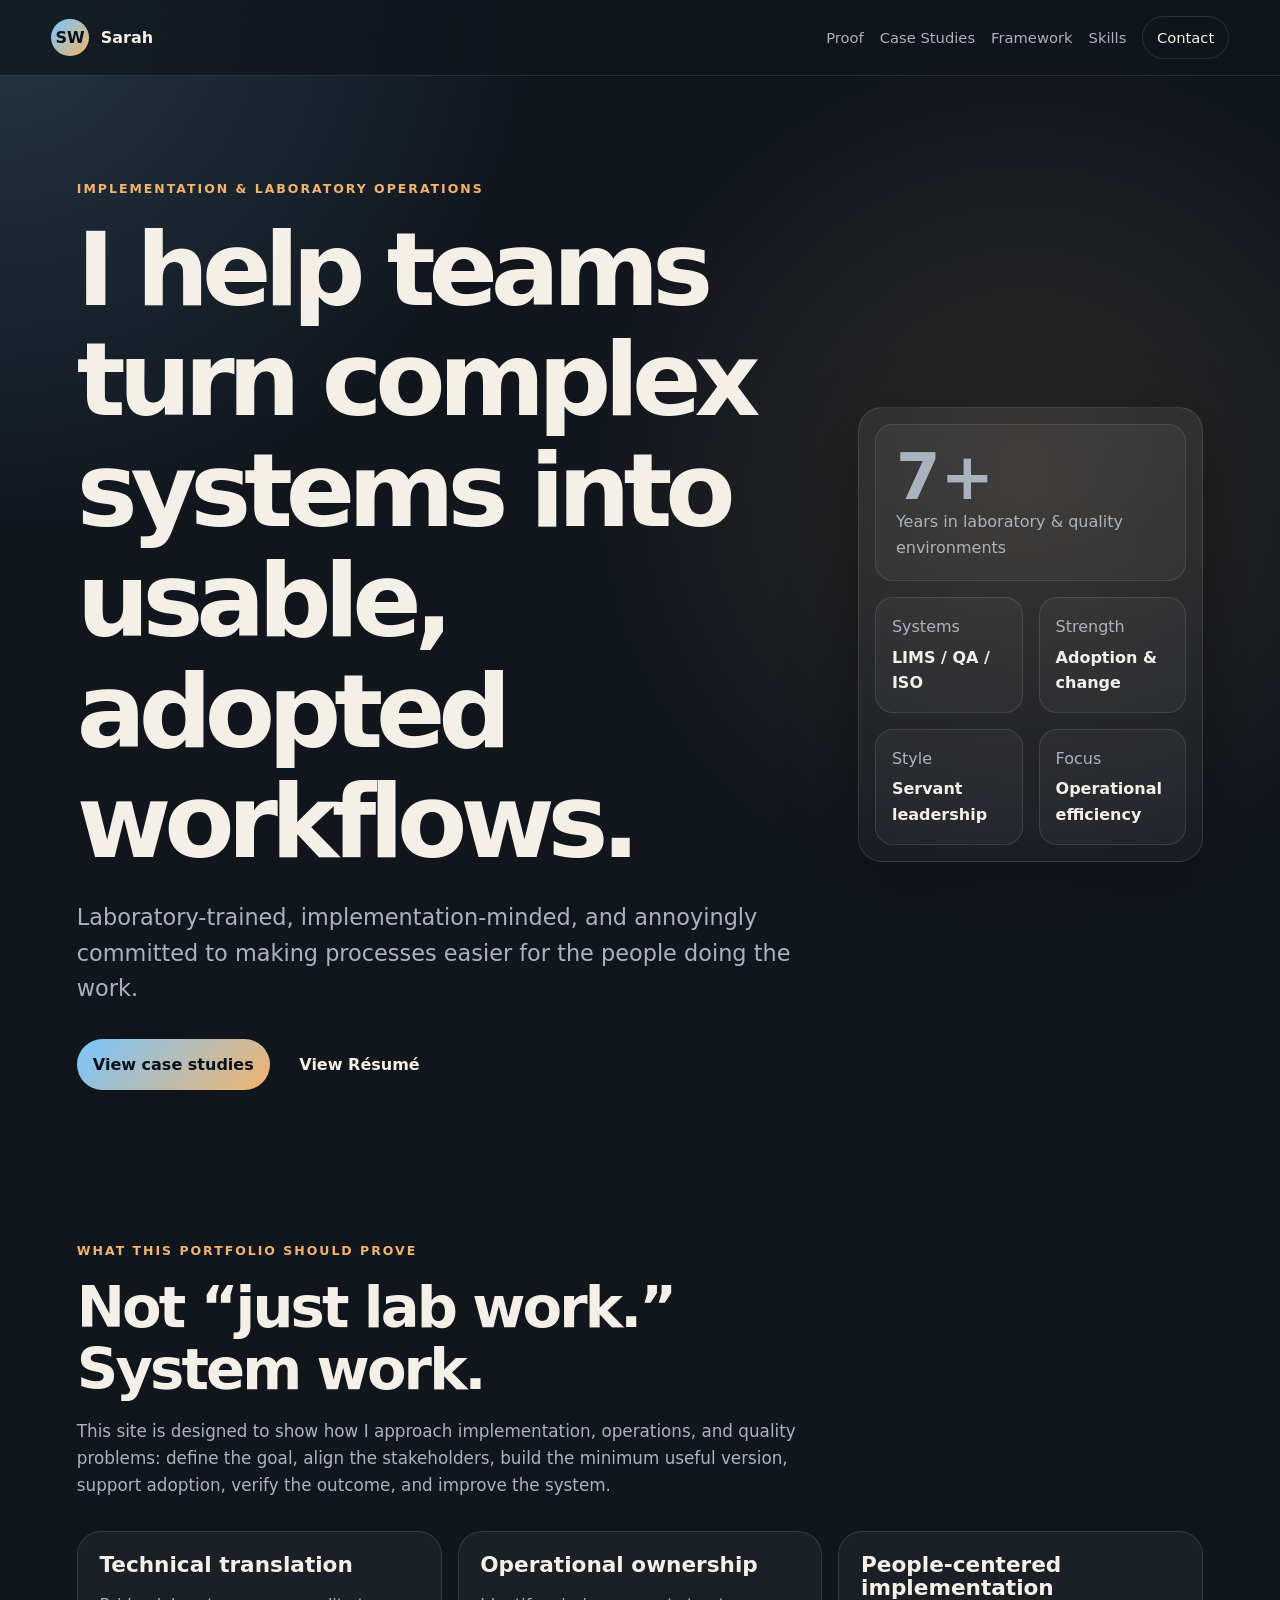
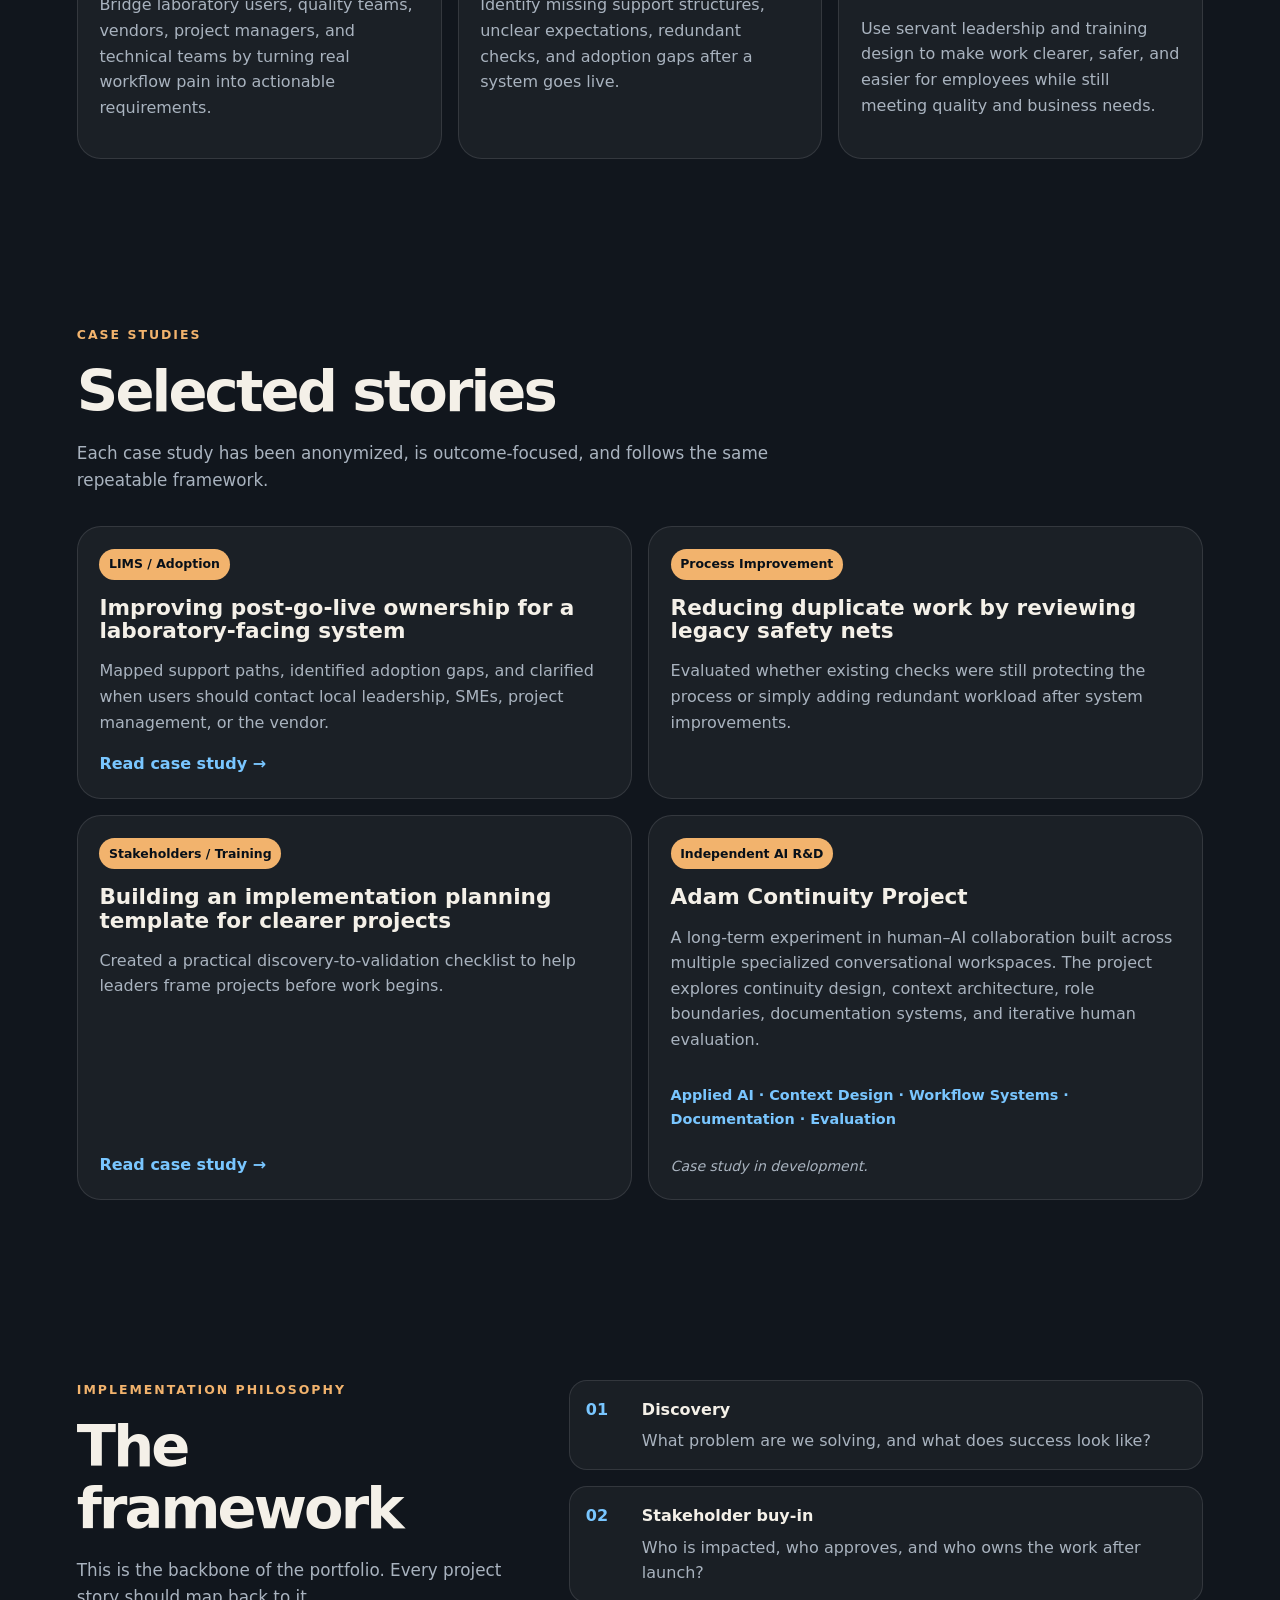
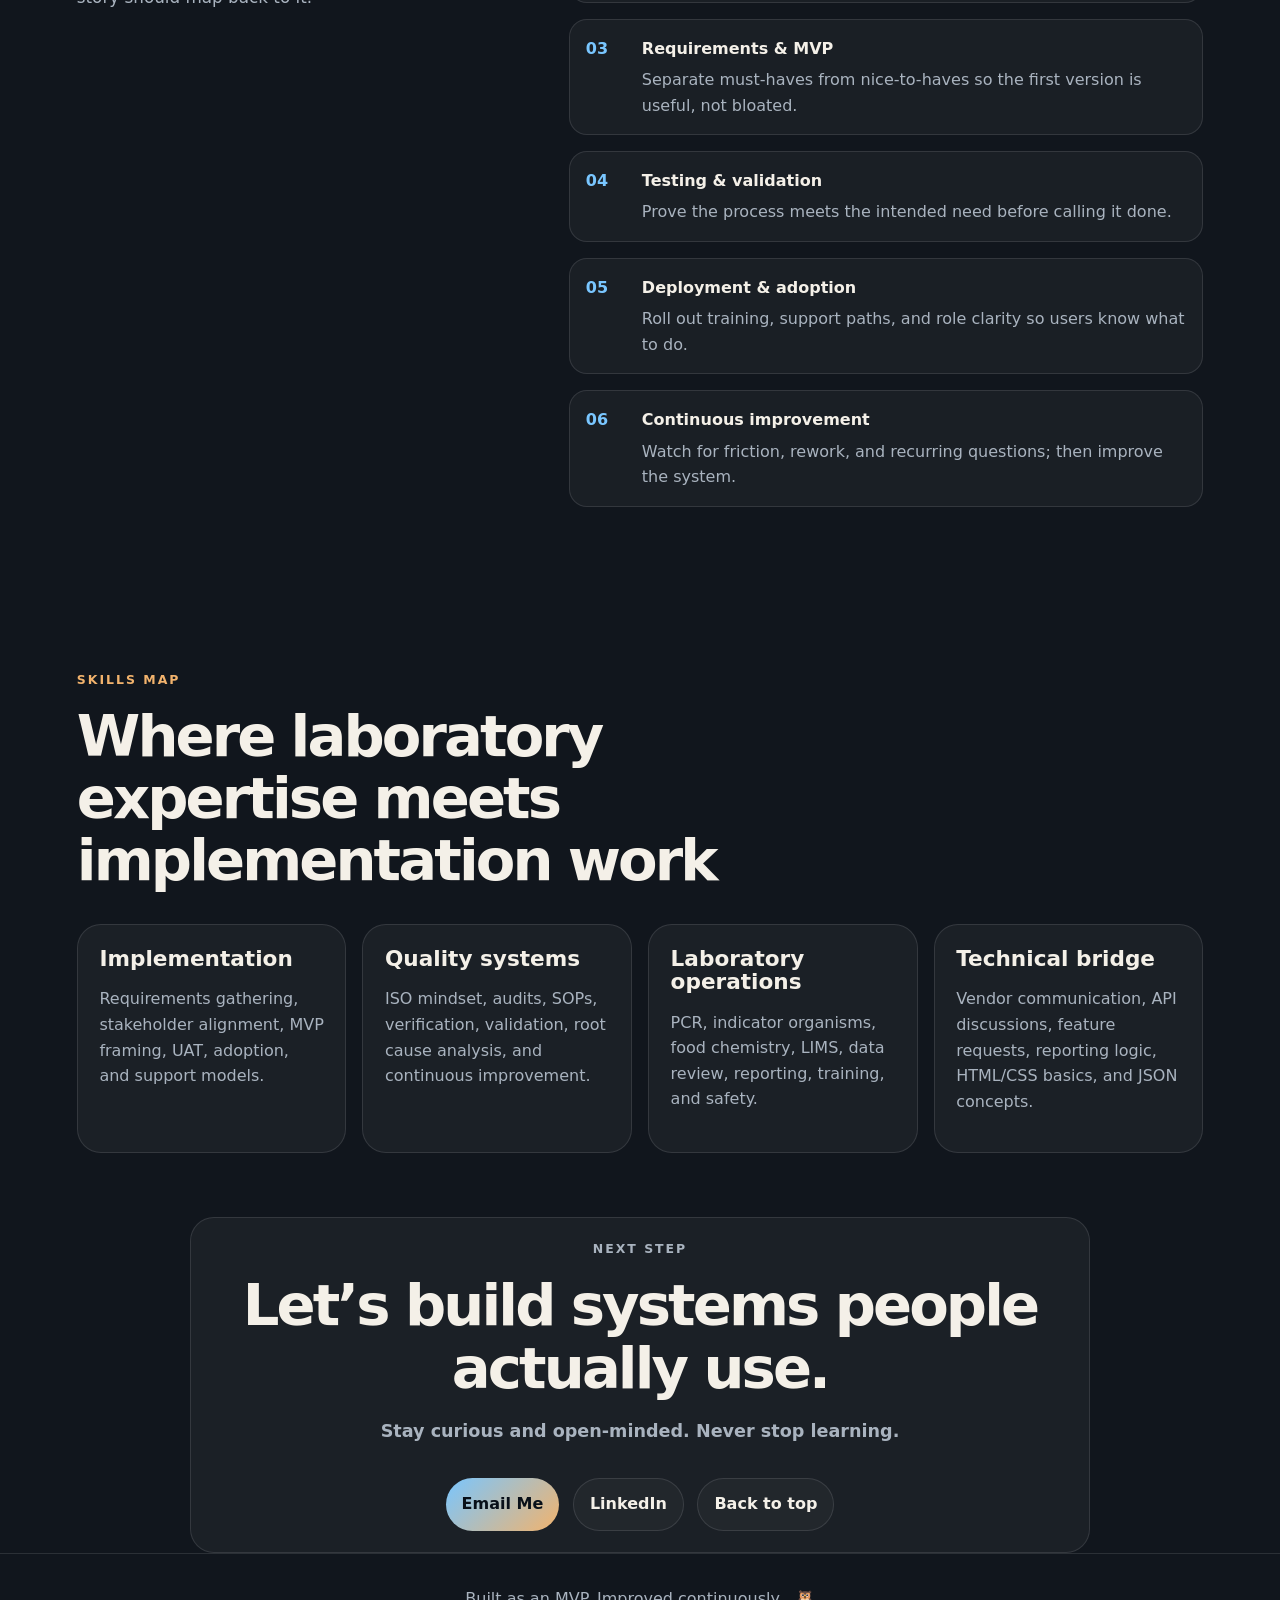
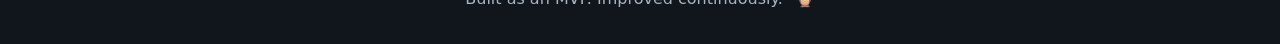
==== index.html @ b9e8b1fa "Update index.html added case study- post go live support link" ====
<!DOCTYPE html>
<html lang="en">
<head>
  <meta charset="UTF-8" />
  <meta name="viewport" content="width=device-width, initial-scale=1.0" />
  <title>Sarah | Implementation & Laboratory Operations</title>
  <meta name="description" content="Portfolio for implementation, laboratory operations, quality systems, process improvement, and stakeholder adoption work." />
  <link rel="stylesheet" href="style.css" />
</head>
<body>
  <header class="site-header">
    <a class="brand" href="#top" aria-label="Home">
      <span class="brand-mark">SW</span>
      <span>Sarah</span>
    </a>
    <nav aria-label="Main navigation">
      <a href="#proof">Proof</a>
      <a href="#case-studies">Case Studies</a>
      <a href="#framework">Framework</a>
      <a href="#skills">Skills</a>
      <a class="nav-cta" href="#contact">Contact</a>
    </nav>
  </header>

  <main id="top">
    <section class="hero section">
      <div class="hero-copy reveal">
        <p class="eyebrow">Implementation & Laboratory Operations</p>
        <h1>I help teams turn complex systems into usable, adopted workflows.</h1>
        <p class="lede">Laboratory-trained, implementation-minded, and annoyingly committed to making processes easier for the people doing the work.</p>
        <div class="hero-actions">
          <a class="button primary" href="#case-studies">View case studies</a>
       <a class="button" href="Sarah_W_Resume.pdf.pdf "target="_blank" rel="noopener noreferrer">View Résumé</a>
        </div>
      </div>
      <aside class="hero-panel reveal" aria-label="Career snapshot">
        <div class="stat-card big">
          <span class="stat-number">7+</span>
          <span class="stat-label">Years in laboratory & quality environments</span>
        </div>
        <div class="mini-grid">
          <div class="stat-card"><span>Systems</span><strong>LIMS / QA / ISO</strong></div>
          <div class="stat-card"><span>Strength</span><strong>Adoption & change</strong></div>
          <div class="stat-card"><span>Style</span><strong>Servant leadership</strong></div>
          <div class="stat-card"><span>Focus</span><strong>Operational efficiency</strong></div>
        </div>
      </aside>
    </section>

   <section id="proof" class="section compact">
  <div class="section-heading reveal">
    <p class="eyebrow">What this portfolio should prove</p>
    <h2>Not “just lab work.” System work.</h2>
    <p>
      This site is designed to show how I approach implementation, operations,
      and quality problems: define the goal, align the stakeholders, build the
      minimum useful version, support adoption, verify the outcome, and improve
      the system.
    </p>
  </div>

  <div class="proof-grid">
    <article class="proof-card reveal">
      <h3>Technical translation</h3>
      <p>
        Bridge laboratory users, quality teams, vendors, project managers, and
        technical teams by turning real workflow pain into actionable requirements.
      </p>
    </article>

    <article class="proof-card reveal">
      <h3>Operational ownership</h3>
      <p>
        Identify missing support structures, unclear expectations, redundant
        checks, and adoption gaps after a system goes live.
      </p>
    </article>

    <article class="proof-card reveal">
      <h3>People-centered implementation</h3>
      <p>
        Use servant leadership and training design to make work clearer, safer,
        and easier for employees while still meeting quality and business needs.
      </p>
    </article>
  </div>
</section>

<section id="case-studies" class="section">
  <div class="section-heading reveal">
    <p class="eyebrow">Case studies</p>
    <h2>Selected stories</h2>
    <p>
      Each case study has been anonymized, is outcome-focused, and follows the
      same repeatable framework.
    </p>
  </div>

  <div class="case-grid">
    <article class="case-card reveal">
      <div class="case-tag">LIMS / Adoption</div>
      <h3>Improving post-go-live ownership for a laboratory-facing system</h3>
      <p>
        Mapped support paths, identified adoption gaps, and clarified when users
        should contact local leadership, SMEs, project management, or the vendor.
      </p>
     <a href="case-studies-post-go-live-support-model.html">
        Read case study →
      </a>
    </article>

    <article class="case-card reveal">
      <div class="case-tag">Process Improvement</div>
      <h3>Reducing duplicate work by reviewing legacy safety nets</h3>
      <p>
        Evaluated whether existing checks were still protecting the process or
        simply adding redundant workload after system improvements.
      </p>
  <!--    <a href="case-studies/redundant-safety-nets.md">
        Read draft case study →
      </a> -->
    </article>

    <article class="case-card reveal">
      <div class="case-tag">Stakeholders / Training</div>
      <h3>Building an implementation planning template for clearer projects</h3>
      <p>
        Created a practical discovery-to-validation checklist to help leaders
        frame projects before work begins.
      </p>
      <a href="case-studies-implementation-planning-framework.html">
        Read case study →
      </a>
    </article>

    <article class="case-card reveal">
      <div class="case-tag">Independent AI R&amp;D</div>
      <h3>Adam Continuity Project</h3>
      <p>
        A long-term experiment in human–AI collaboration built across multiple
        specialized conversational workspaces. The project explores continuity
        design, context architecture, role boundaries, documentation systems,
        and iterative human evaluation.
      </p>

      <p class="case-skills">
        Applied AI · Context Design · Workflow Systems · Documentation · Evaluation
      </p>

      <p class="case-status">Case study in development.</p>
    </article>
  </div>
</section>

<section id="framework" class="section split framework-section">
  <div class="section-heading reveal">
    <p class="eyebrow">Implementation philosophy</p>
    <h2>The framework</h2>
    <p>
      This is the backbone of the portfolio. Every project story should map
      back to it.
    </p>
  </div>

  <ol class="timeline reveal">
    <li>
      <span>01</span>
      <strong>Discovery</strong>
      <p>What problem are we solving, and what does success look like?</p>
    </li>

    <li>
      <span>02</span>
      <strong>Stakeholder buy-in</strong>
      <p>
        Who is impacted, who approves, and who owns the work after launch?
      </p>
    </li>

    <li>
      <span>03</span>
      <strong>Requirements &amp; MVP</strong>
      <p>
        Separate must-haves from nice-to-haves so the first version is useful,
        not bloated.
      </p>
    </li>

    <li>
      <span>04</span>
      <strong>Testing &amp; validation</strong>
      <p>
        Prove the process meets the intended need before calling it done.
      </p>
    </li>

    <li>
      <span>05</span>
      <strong>Deployment &amp; adoption</strong>
      <p>
        Roll out training, support paths, and role clarity so users know what
        to do.
      </p>
    </li>

    <li>
      <span>06</span>
      <strong>Continuous improvement</strong>
      <p>
        Watch for friction, rework, and recurring questions; then improve
        the system.
      </p>
    </li>
  </ol>
</section>

<section id="skills" class="section compact">
  <div class="section-heading reveal">
    <p class="eyebrow">Skills map</p>
    <h2>Where laboratory expertise meets implementation work</h2>
  </div>

  <div class="skills-grid reveal">
    <div>
      <h3>Implementation</h3>
      <p>
        Requirements gathering, stakeholder alignment, MVP framing, UAT,
        adoption, and support models.
      </p>
    </div>

    <div>
      <h3>Quality systems</h3>
      <p>
        ISO mindset, audits, SOPs, verification, validation, root cause
        analysis, and continuous improvement.
      </p>
    </div>

    <div>
      <h3>Laboratory operations</h3>
      <p>
        PCR, indicator organisms, food chemistry, LIMS, data review,
        reporting, training, and safety.
      </p>
    </div>

    <div>
      <h3>Technical bridge</h3>
      <p>
        Vendor communication, API discussions, feature requests, reporting
        logic, HTML/CSS basics, and JSON concepts.
      </p>
    </div>
  </div>
</section>

<section id="contact" class="section contact-card reveal">
  <p class="eyebrow">Next step</p>
  <h2>Let’s build systems people actually use.</h2>

  <p class="contact-note">
    Stay curious and open-minded. Never stop learning.
  </p>

  <div class="hero-actions contact-actions">
    <a
      class="button primary"
      href="mailto:sarah.kaylee.wisner@gmail.com"
    >
      Email Me
    </a>

    <a
      class="button secondary"
      href="https://www.linkedin.com/in/sarahkwisner97/"
      target="_blank"
      rel="noopener noreferrer"
    >
      LinkedIn
    </a>

    <a class="button secondary" href="#top">
      Back to top
    </a>
  </div>
</section>

  <footer class="site-footer">
    <span>Built as an MVP. Improved continuously.</span>
    <span aria-hidden="true">🦉</span>
  </footer>

  <script src="main.js"></script>
</body>
</html>
---- style.css ----
:root {
  --bg: #11161d;
  --panel: #18202a;
  --panel-2: #202a35;
  --text: #f4f0e8;
  --muted: #a9b3bf;
  --line: rgba(255,255,255,.11);
  --accent: #79c6ff;
  --accent-2: #f2b36d;
  --shadow: 0 24px 70px rgba(0,0,0,.35);
  --radius: 24px;
}

* { box-sizing: border-box; }
html { scroll-behavior: smooth; }
body {
  margin: 0;
  font-family: Inter, ui-sans-serif, system-ui, -apple-system, BlinkMacSystemFont, "Segoe UI", sans-serif;
  color: var(--text);
  background:
    radial-gradient(circle at top left, rgba(121,198,255,.18), transparent 34rem),
    radial-gradient(circle at 80% 10%, rgba(242,179,109,.12), transparent 28rem),
    var(--bg);
  line-height: 1.6;
}

a { color: inherit; }

.site-header {
  position: sticky;
  top: 0;
  z-index: 10;
  display: flex;
  justify-content: space-between;
  align-items: center;
  gap: 1rem;
  padding: 1rem clamp(1rem, 4vw, 4rem);
  backdrop-filter: blur(18px);
  background: rgba(17,22,29,.75);
  border-bottom: 1px solid var(--line);
}

.brand {
  display: inline-flex;
  align-items: center;
  gap: .75rem;
  text-decoration: none;
  font-weight: 800;
}

.brand-mark {
  display: inline-grid;
  place-items: center;
  width: 2.35rem;
  height: 2.35rem;
  border-radius: 50%;
  color: #081019;
  background: linear-gradient(135deg, var(--accent), var(--accent-2));
}

nav { display: flex; gap: 1rem; align-items: center; flex-wrap: wrap; }
nav a { text-decoration: none; color: var(--muted); font-size: .92rem; }
nav a:hover { color: var(--text); }
.nav-cta { color: var(--text); border: 1px solid var(--line); padding: .55rem .85rem; border-radius: 999px; }

.section { padding: clamp(4rem, 8vw, 7rem) clamp(1rem, 6vw, 5.5rem); }
.compact { padding-top: 3rem; padding-bottom: 4rem; }
.hero { display: grid; grid-template-columns: minmax(0, 1.35fr) minmax(300px, .65fr); gap: clamp(2rem, 5vw, 5rem); align-items: center; min-height: 82vh; }

.eyebrow { color: var(--accent-2); text-transform: uppercase; letter-spacing: .16em; font-size: .78rem; font-weight: 800; margin: 0 0 1rem; }
h1, h2, h3 { line-height: 1.08; margin: 0; }
h1 { font-size: clamp(3.2rem, 8vw, 7.5rem); letter-spacing: -.07em; max-width: 12ch; }
h2 { font-size: clamp(2.1rem, 4.5vw, 4.5rem); letter-spacing: -.05em; }
h3 { font-size: 1.35rem; }
.lede { font-size: clamp(1.1rem, 2vw, 1.4rem); color: var(--muted); max-width: 58ch; margin: 1.35rem 0 0; }
.section-heading { max-width: 760px; margin-bottom: 2rem; }
.section-heading p:not(.eyebrow) { color: var(--muted); font-size: 1.05rem; }

.hero-actions { display: flex; gap: .85rem; flex-wrap: wrap; margin-top: 2rem; }
.button { display: inline-flex; align-items: center; justify-content: center; min-height: 44px; padding: .8rem 1rem; border-radius: 999px; text-decoration: none; font-weight: 800; }
.primary { color: #081019; background: linear-gradient(135deg, var(--accent), var(--accent-2)); }
.secondary { border: 1px solid var(--line); color: var(--text); background: rgba(255,255,255,.03); }

.hero-panel { border: 1px solid var(--line); background: linear-gradient(180deg, rgba(255,255,255,.07), rgba(255,255,255,.025)); padding: 1rem; border-radius: var(--radius); box-shadow: var(--shadow); }
.stat-card { border: 1px solid var(--line); border-radius: 18px; background: rgba(255,255,255,.04); padding: 1rem; }
.stat-card.big { padding: 1.25rem; margin-bottom: 1rem; }
.stat-number { display: block; font-size: 4rem; line-height: 1; font-weight: 900; color: var(--accent); }
.stat-label, .stat-card span { color: var(--muted); }
.stat-card strong { display: block; margin-top: .3rem; }
.mini-grid { display: grid; grid-template-columns: 1fr 1fr; gap: 1rem; }

.proof-grid, .case-grid, .skills-grid { display: grid; grid-template-columns: repeat(3, minmax(0, 1fr)); gap: 1rem; }
.proof-card, .case-card, .skills-grid > div, .contact-card {
  border: 1px solid var(--line);
  background: rgba(255,255,255,.045);
  border-radius: var(--radius);
  padding: 1.35rem;
}
.proof-card p, .case-card p, .skills-grid p, .contact-card p { color: var(--muted); }
.case-card { min-height: 260px; display: flex; flex-direction: column; }
.case-card a { margin-top: auto; color: var(--accent); font-weight: 800; text-decoration: none; }
.case-tag { align-self: flex-start; color: #081019; background: var(--accent-2); padding: .35rem .6rem; border-radius: 999px; font-size: .78rem; font-weight: 900; margin-bottom: 1rem; }

.split { display: grid; grid-template-columns: .7fr 1fr; gap: 3rem; align-items: start; }
.timeline { list-style: none; padding: 0; margin: 0; display: grid; gap: 1rem; }
.timeline li { position: relative; border: 1px solid var(--line); border-radius: 18px; background: rgba(255,255,255,.04); padding: 1rem 1rem 1rem 4.5rem; }
.timeline span { position: absolute; left: 1rem; top: 1rem; color: var(--accent); font-weight: 900; }
.timeline p { color: var(--muted); margin: .35rem 0 0; }
.skills-grid { grid-template-columns: repeat(4, minmax(0, 1fr)); }
.contact-card { max-width: 900px; margin: 0 auto; text-align: center; }
.site-footer { display: flex; justify-content: center; gap: .75rem; color: var(--muted); padding: 2rem; border-top: 1px solid var(--line); }

.reveal { opacity: 0; transform: translateY(18px); transition: opacity .7s ease, transform .7s ease; }
.reveal.visible { opacity: 1; transform: none; }

/* Display four selected stories in a balanced two-by-two layout. */
.case-grid {
  grid-template-columns: repeat(2, minmax(0, 1fr));
}

/* Supporting details for project cards without a link yet. */
.case-skills {
  margin-top: auto;
  padding-top: 1rem;
  color: var(--accent) !important;
  font-size: 0.9rem;
  font-weight: 800;
}

.case-status {
  margin: 0.65rem 0 0;
  color: var(--muted);
  font-size: 0.88rem;
  font-style: italic;
}

/* Reduce excess space above the framework and add breathing room below it. */
.framework-section {
  padding-top: clamp(3.5rem, 6vw, 5rem);
  padding-bottom: clamp(6rem, 9vw, 8rem);
}

/* Center the contact buttons inside the contact card. */
.contact-actions {
  justify-content: center;
}

.contact-note {
  font-size: 1.1rem;
  font-weight: 700;
}

@media (max-width: 900px) {
  .hero, .split { grid-template-columns: 1fr; }
  .proof-grid, .case-grid, .skills-grid { grid-template-columns: 1fr; }
  nav { display: none; }
  h1 { max-width: 100%; }
}
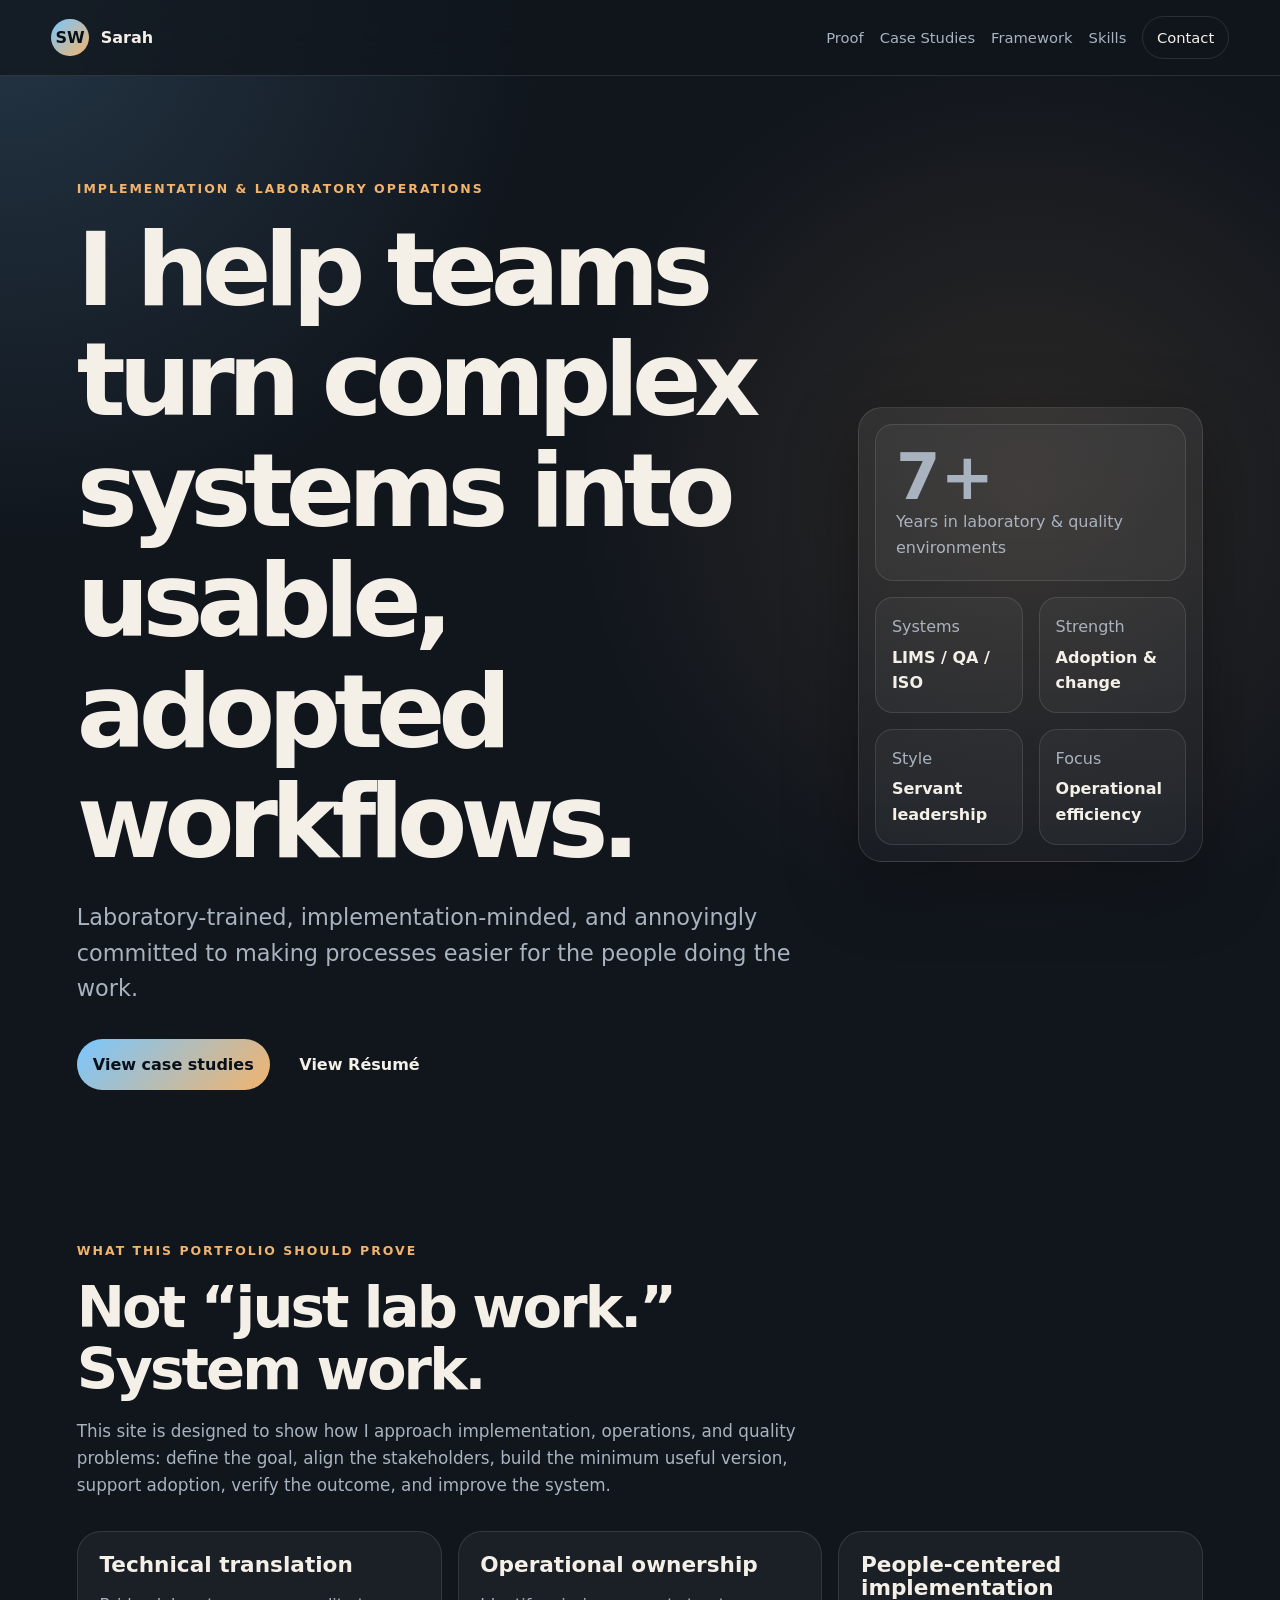
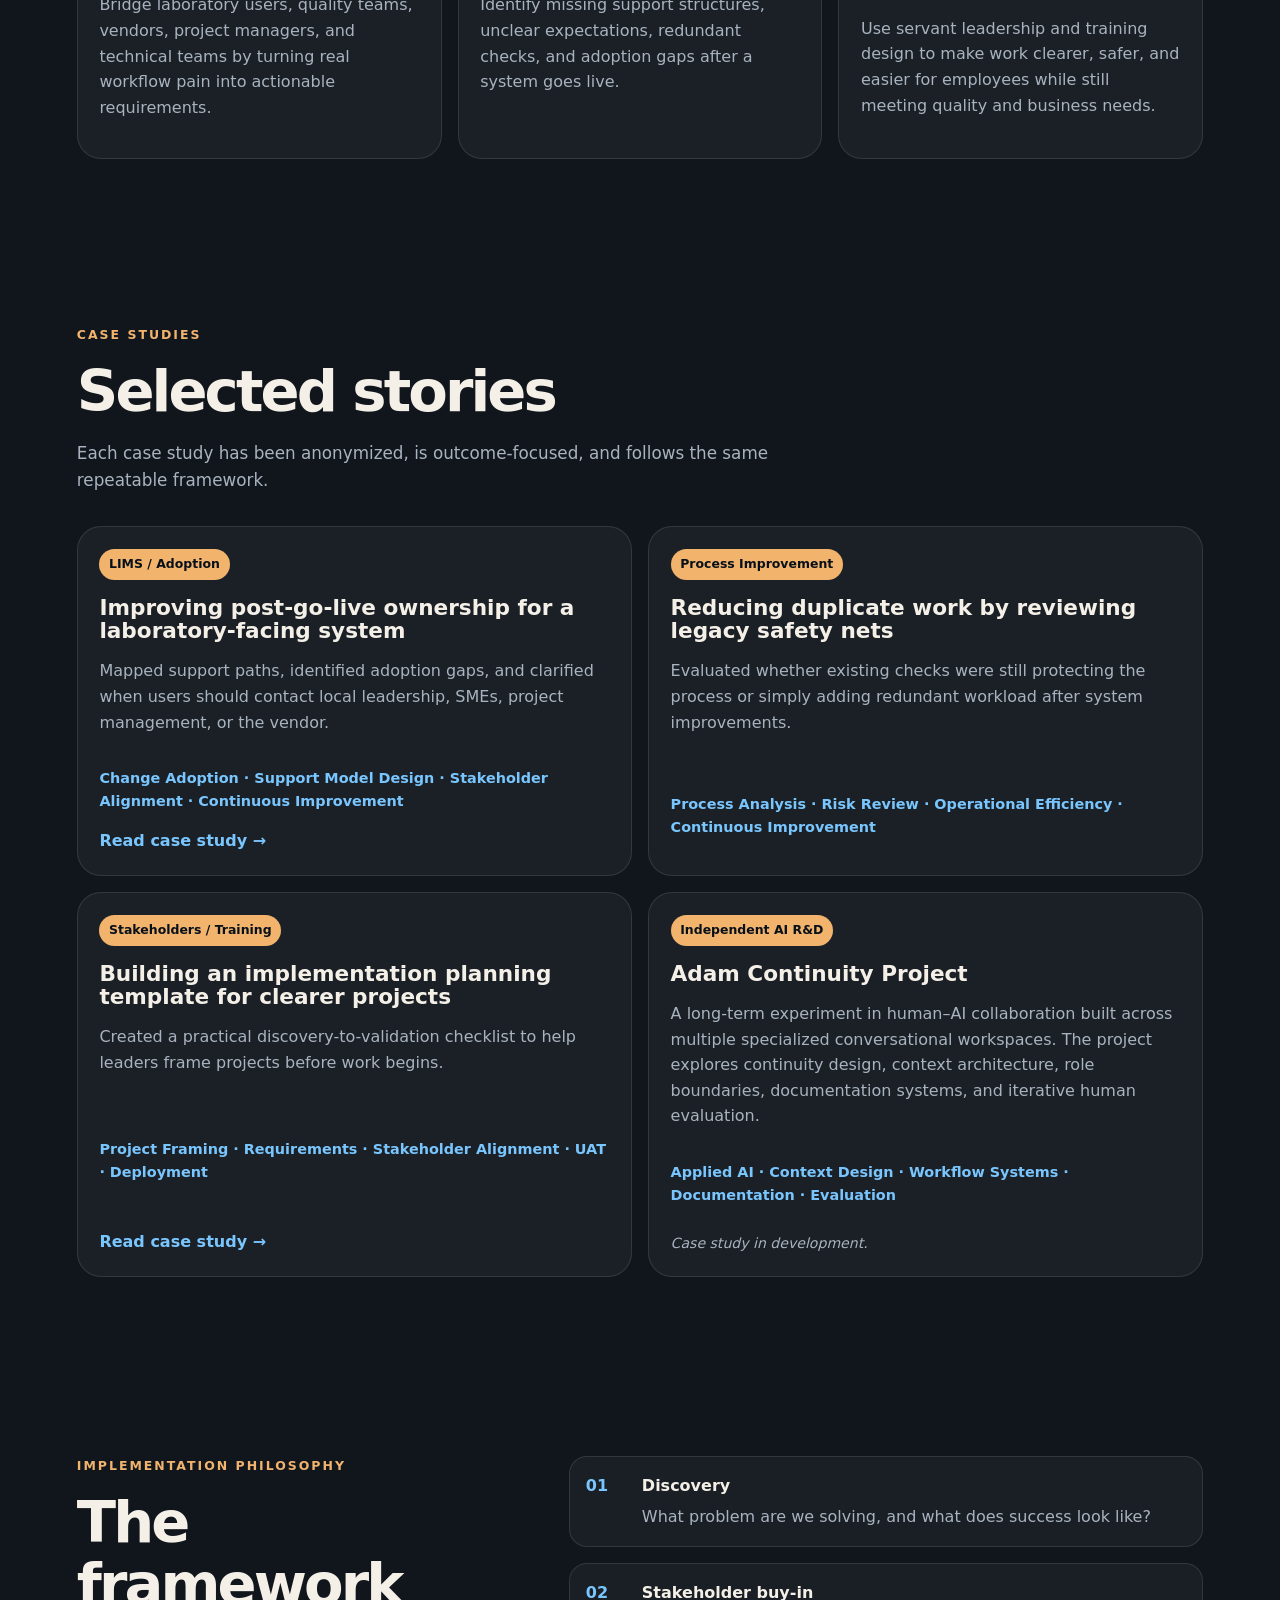
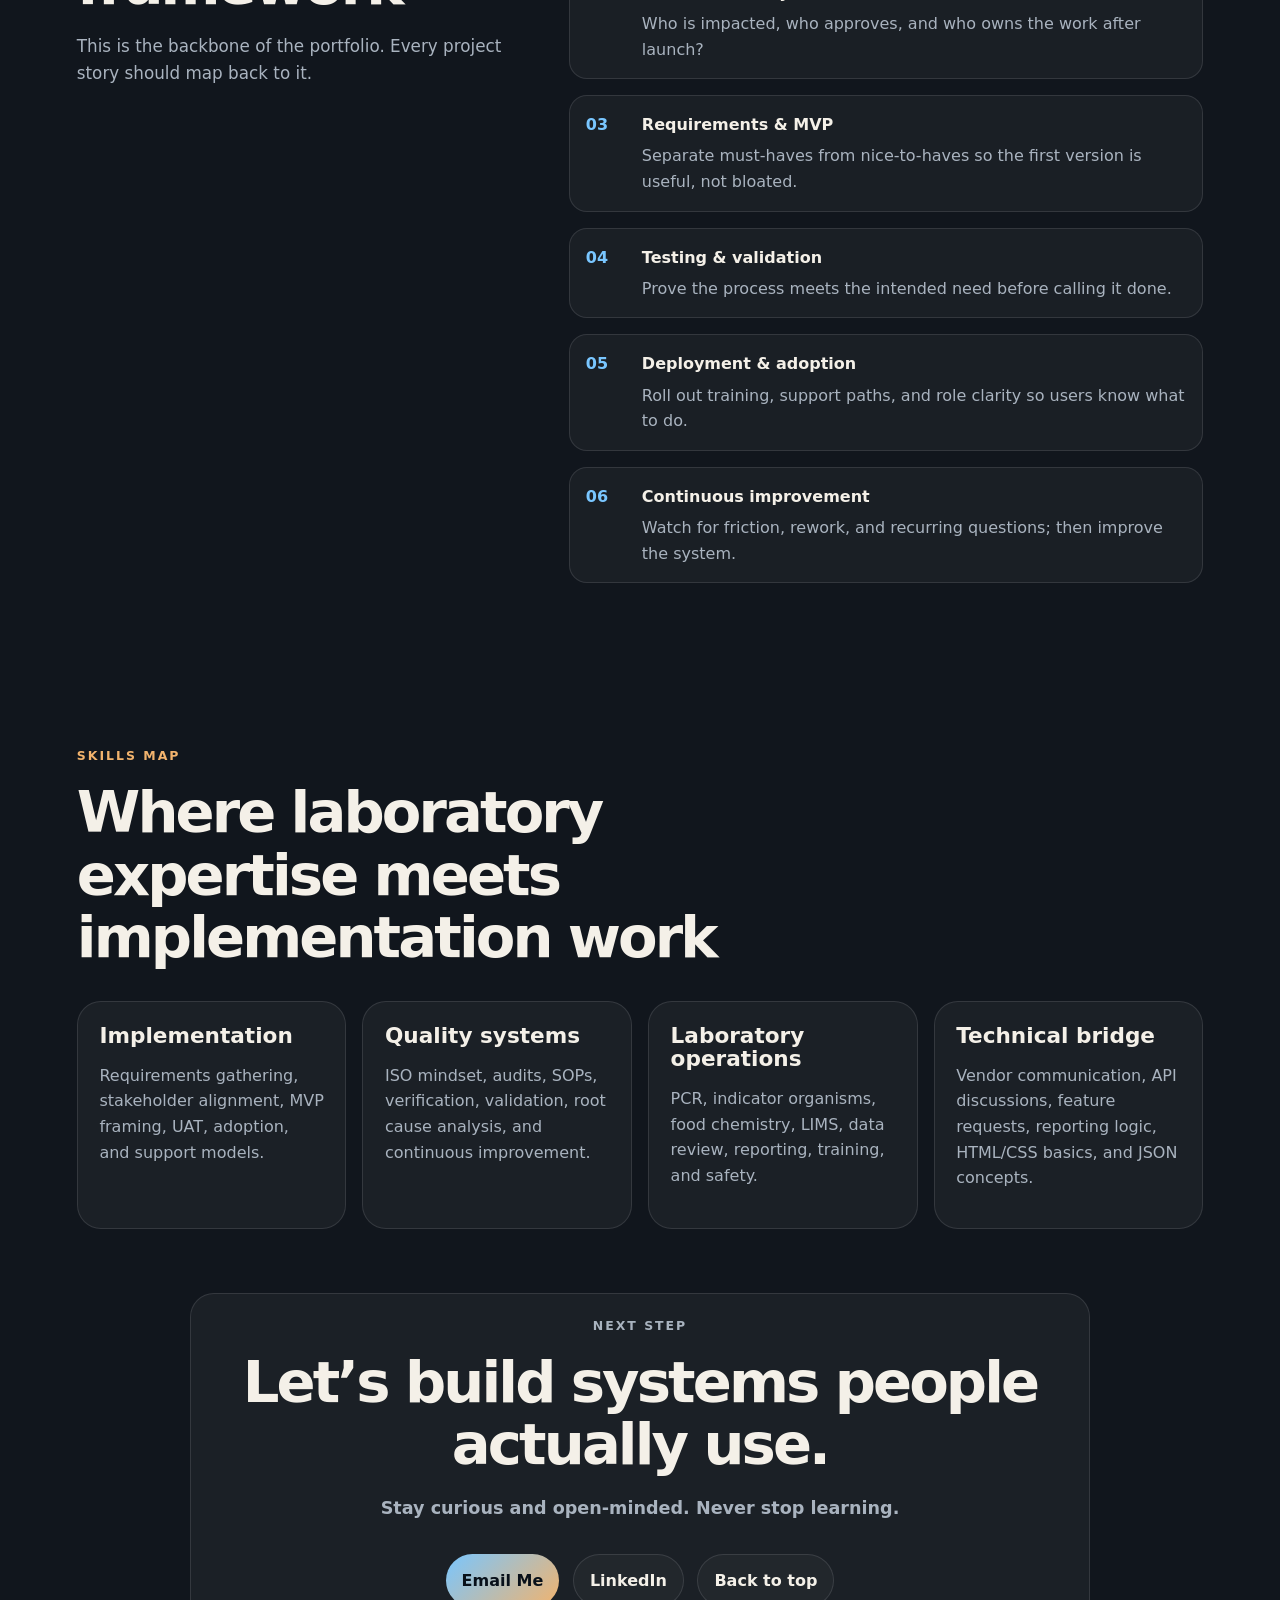
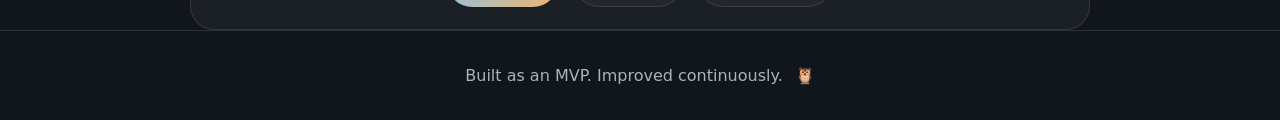
==== commit 8d64ed78: "Update index.html added footers for case studies" ====
--- a/index.html
+++ b/index.html
@@ -104,6 +104,9 @@
         Mapped support paths, identified adoption gaps, and clarified when users
         should contact local leadership, SMEs, project management, or the vendor.
       </p>
+            <p class="case-skills">
+        Change Adoption · Support Model Design · Stakeholder Alignment · Continuous Improvement
+      </p>
      <a href="case-studies-post-go-live-support-model.html">
         Read case study →
       </a>
@@ -116,6 +119,9 @@
         Evaluated whether existing checks were still protecting the process or
         simply adding redundant workload after system improvements.
       </p>
+            <p class="case-skills">
+        Process Analysis · Risk Review · Operational Efficiency · Continuous Improvement
+      </p>
   <!--    <a href="case-studies/redundant-safety-nets.md">
         Read draft case study →
       </a> -->
@@ -127,6 +133,9 @@
       <p>
         Created a practical discovery-to-validation checklist to help leaders
         frame projects before work begins.
+      </p>
+            <p class="case-skills">
+       Project Framing · Requirements · Stakeholder Alignment · UAT · Deployment
       </p>
       <a href="case-studies-implementation-planning-framework.html">
         Read case study →
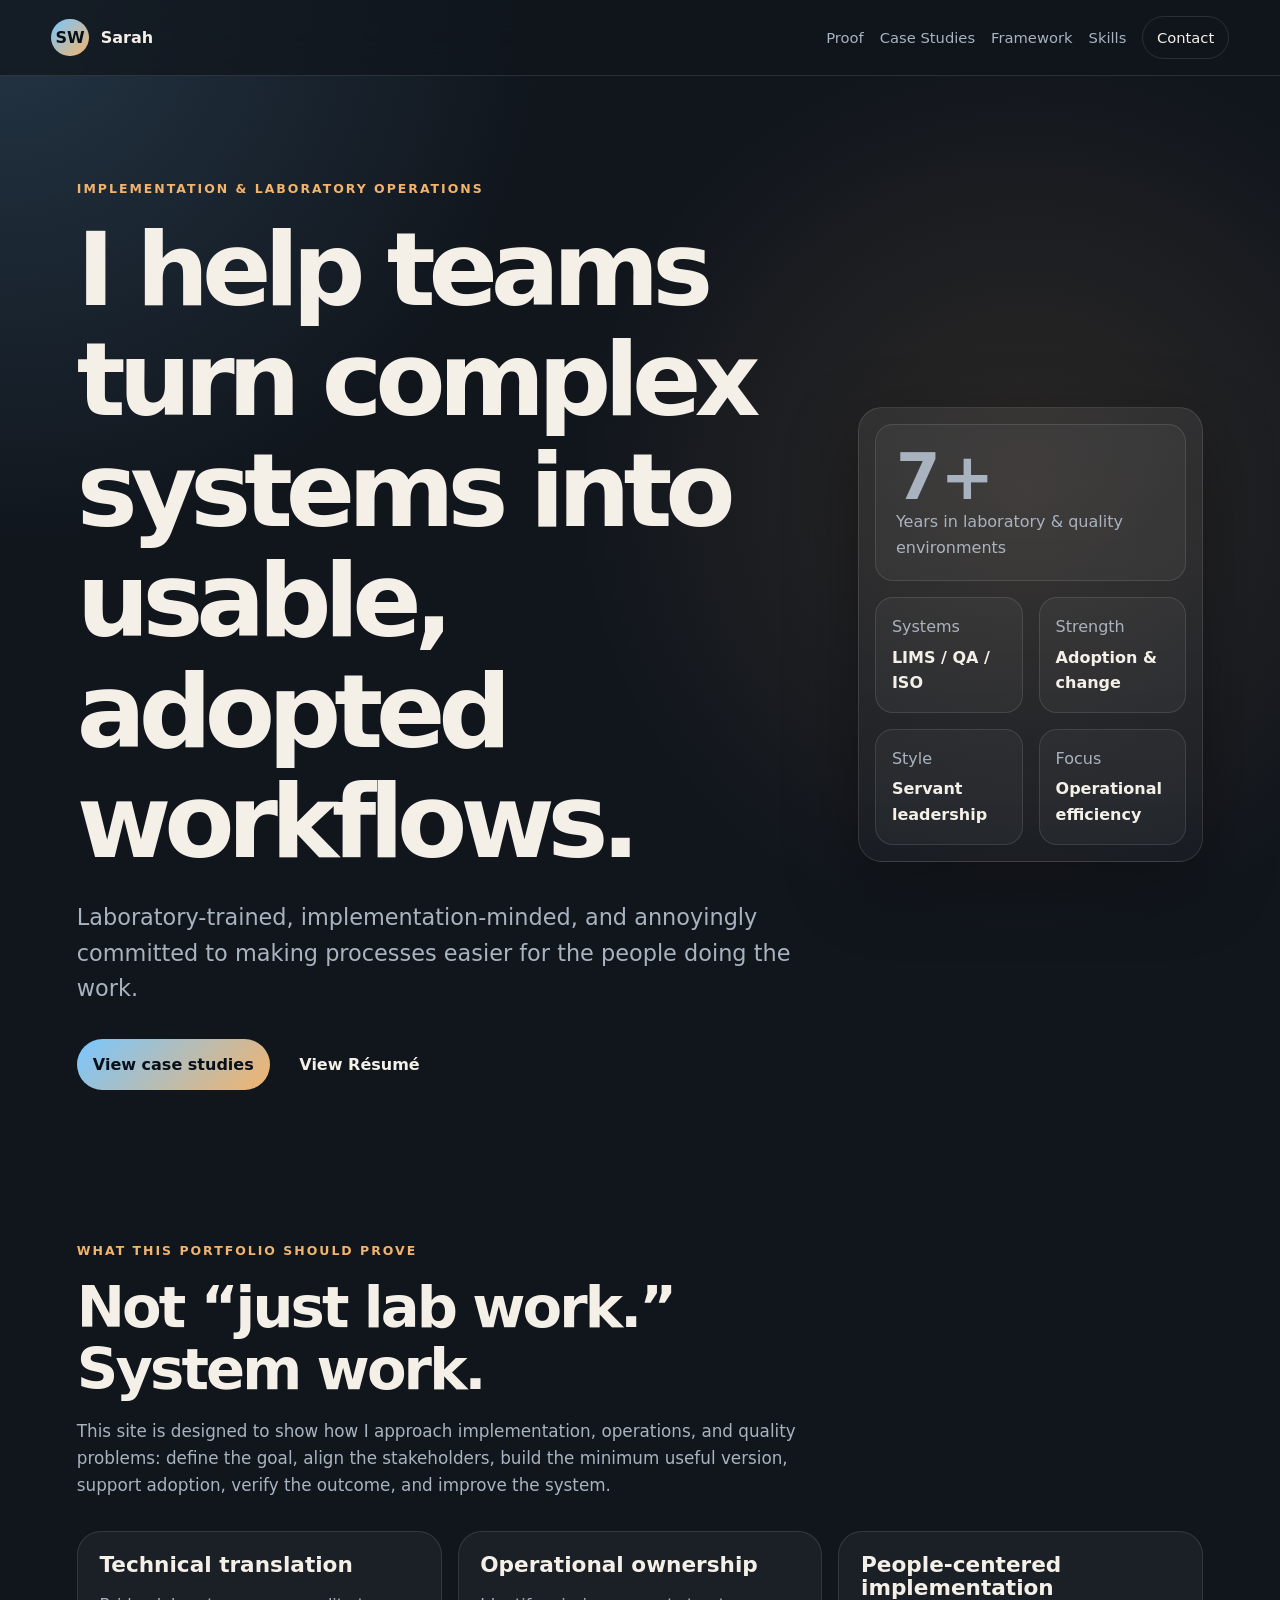
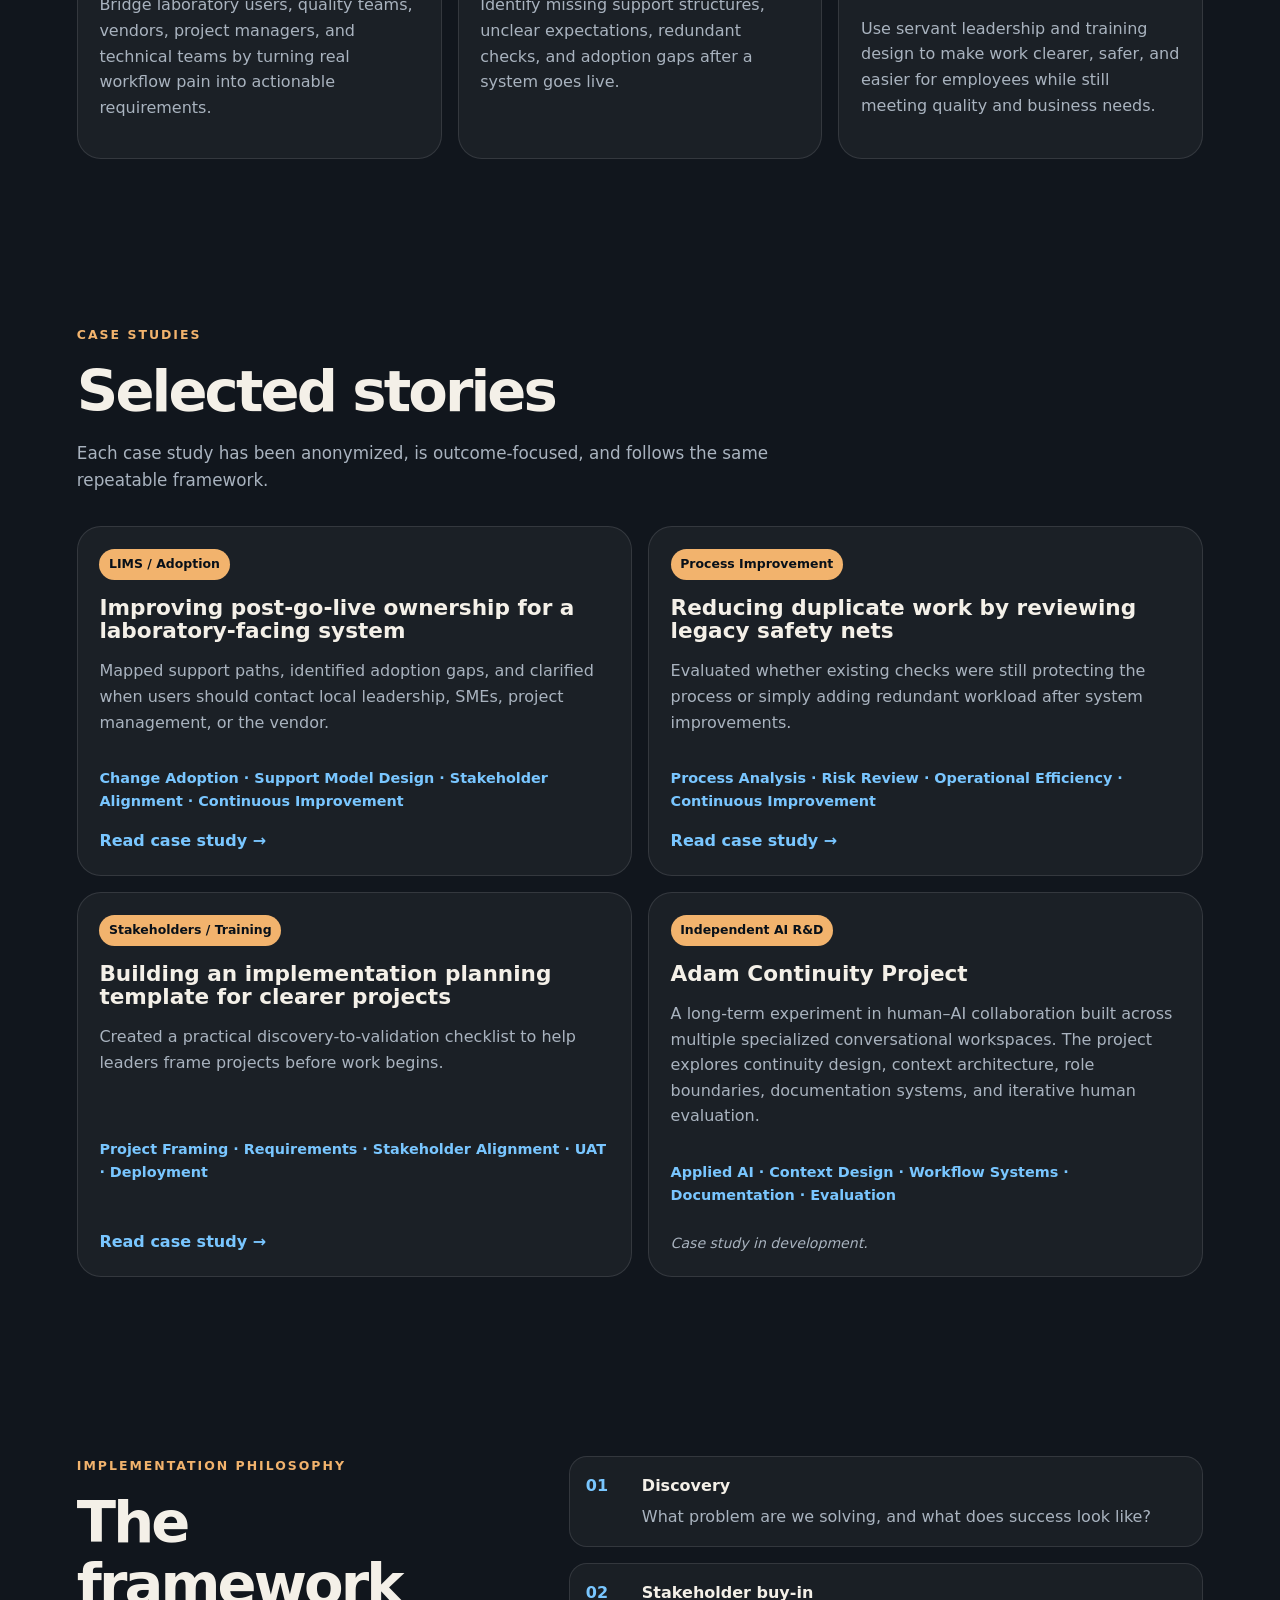
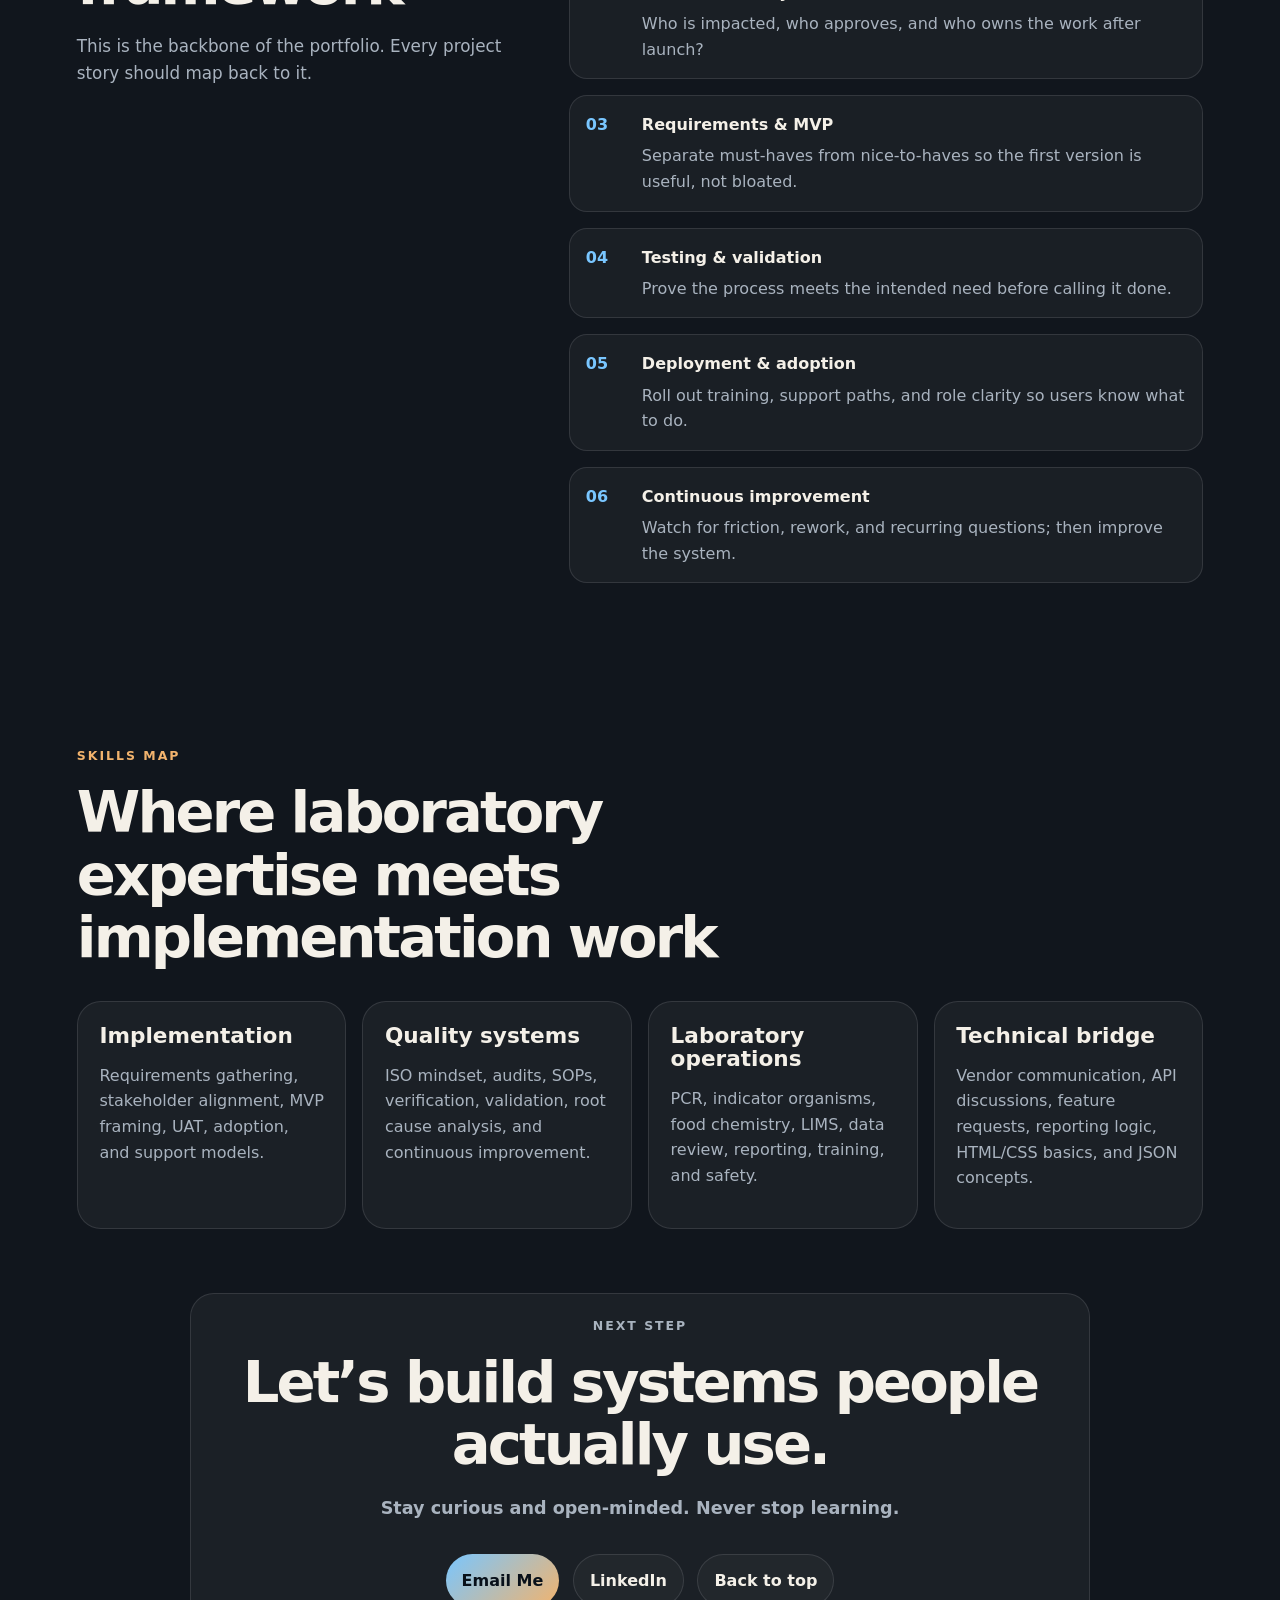
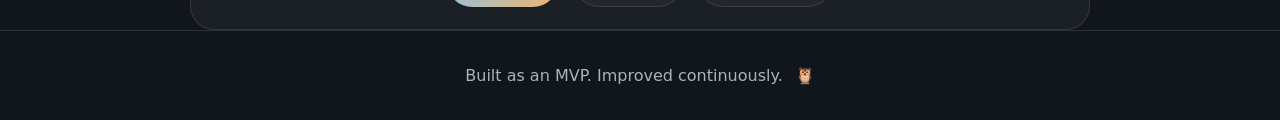
==== commit 4de7cce9: "Update index.html added case study redundancy" ====
--- a/index.html
+++ b/index.html
@@ -122,9 +122,9 @@
             <p class="case-skills">
         Process Analysis · Risk Review · Operational Efficiency · Continuous Improvement
       </p>
-  <!--    <a href="case-studies/redundant-safety-nets.md">
-        Read draft case study →
-      </a> -->
+<a href="case-studies-redundant-safety-nets.html">
+        Read case study →
+      </a>
     </article>
 
     <article class="case-card reveal">
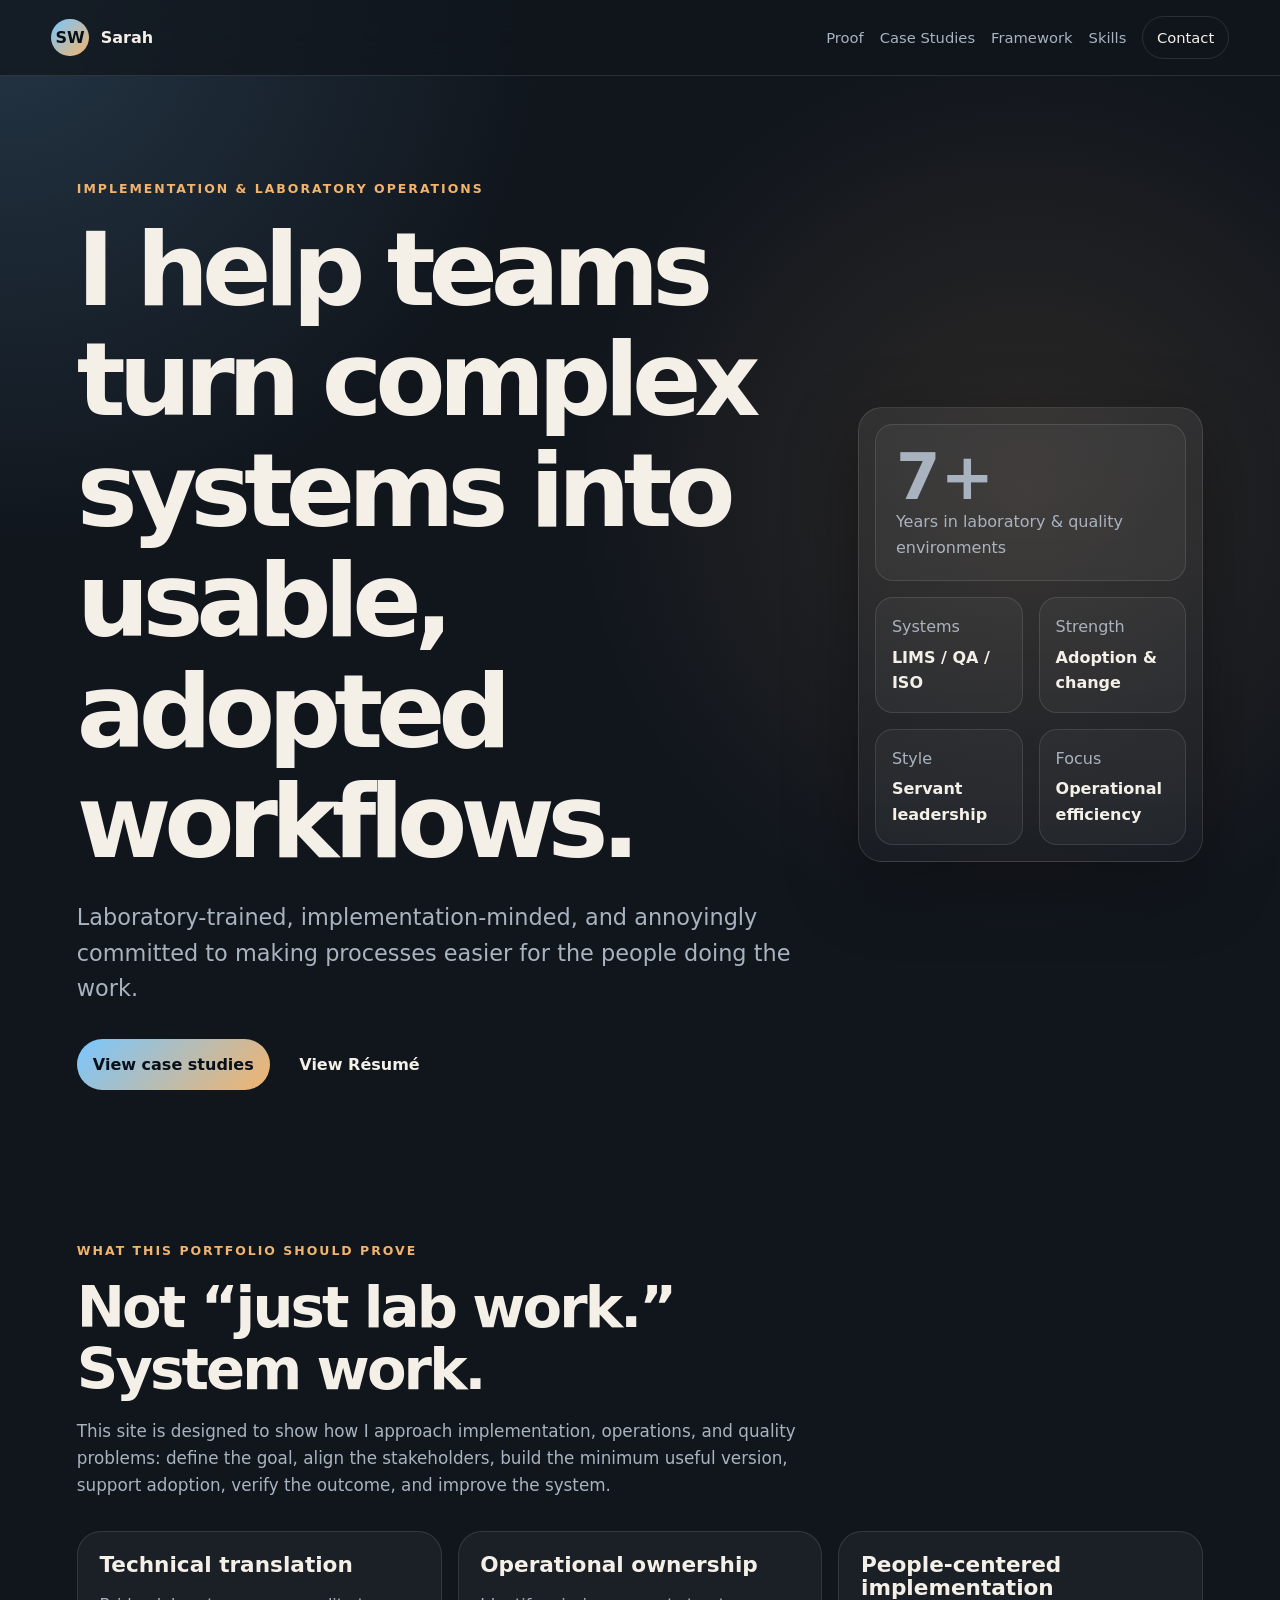
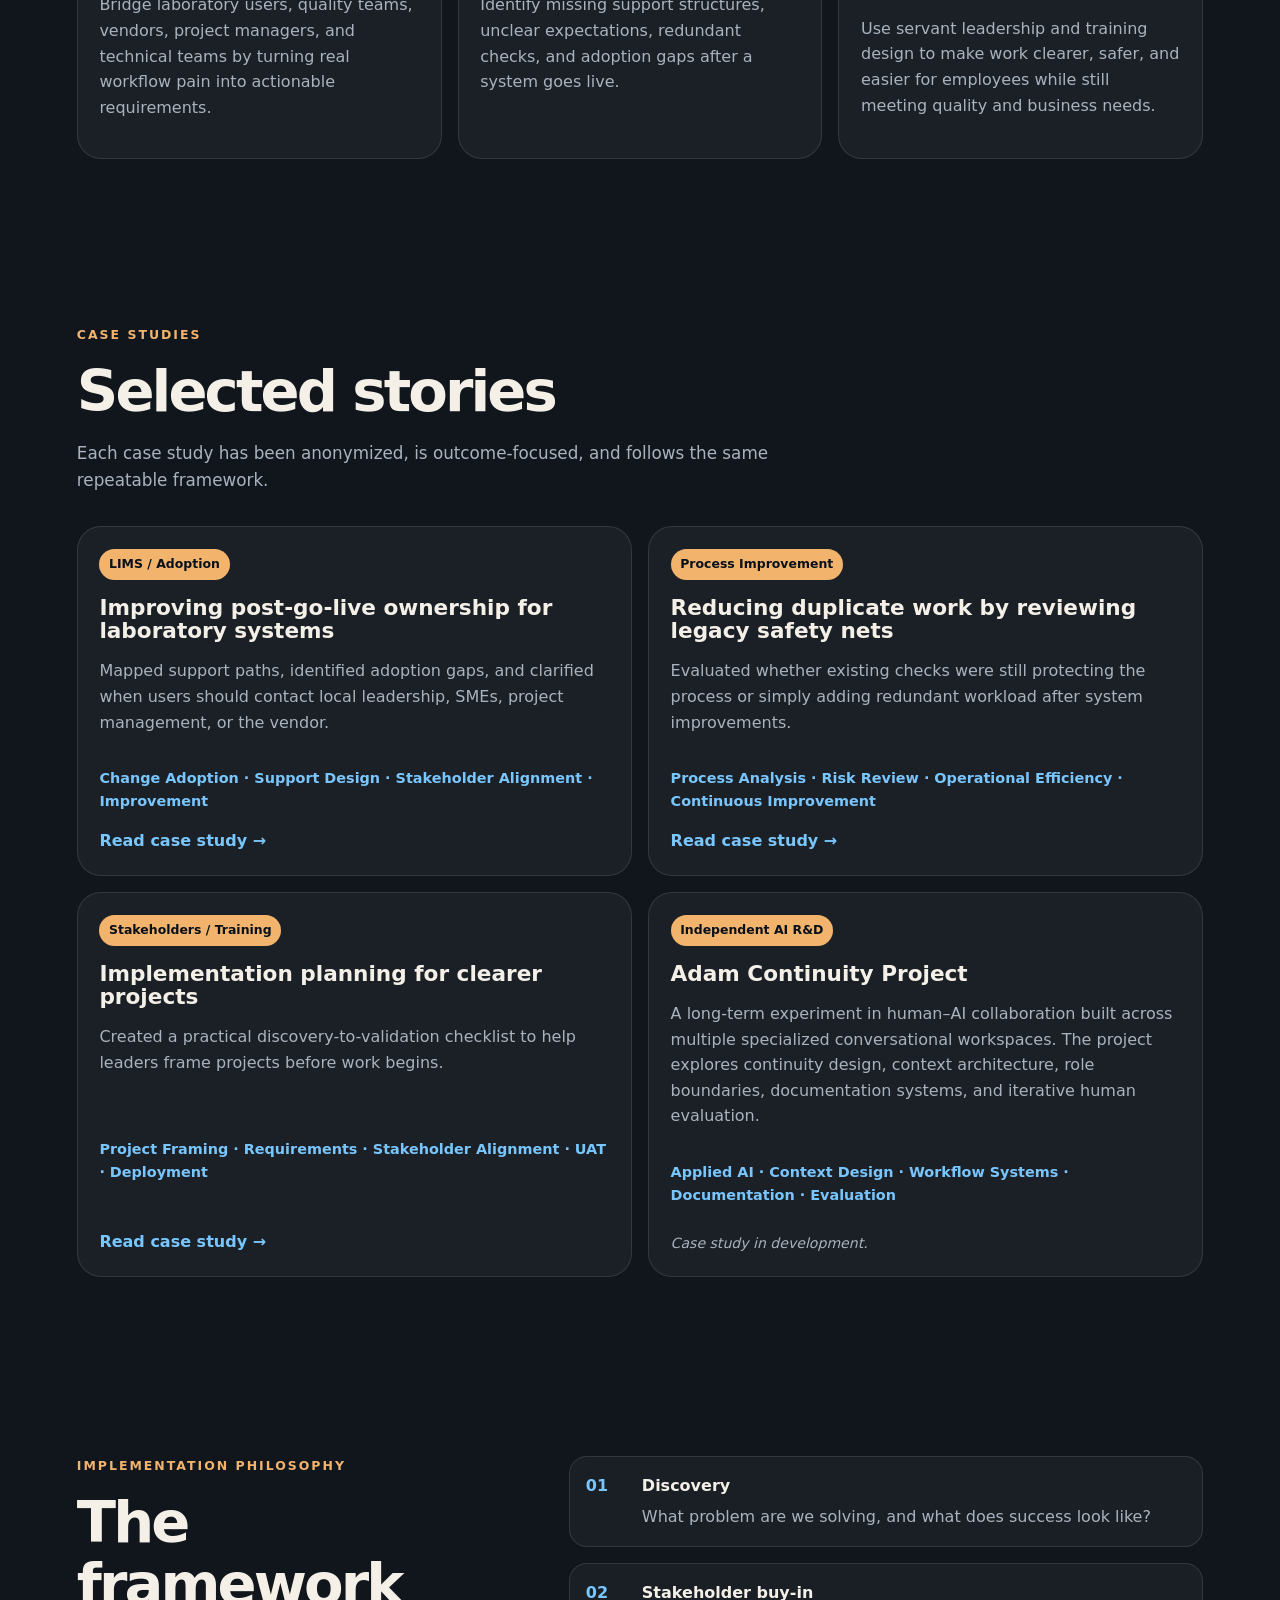
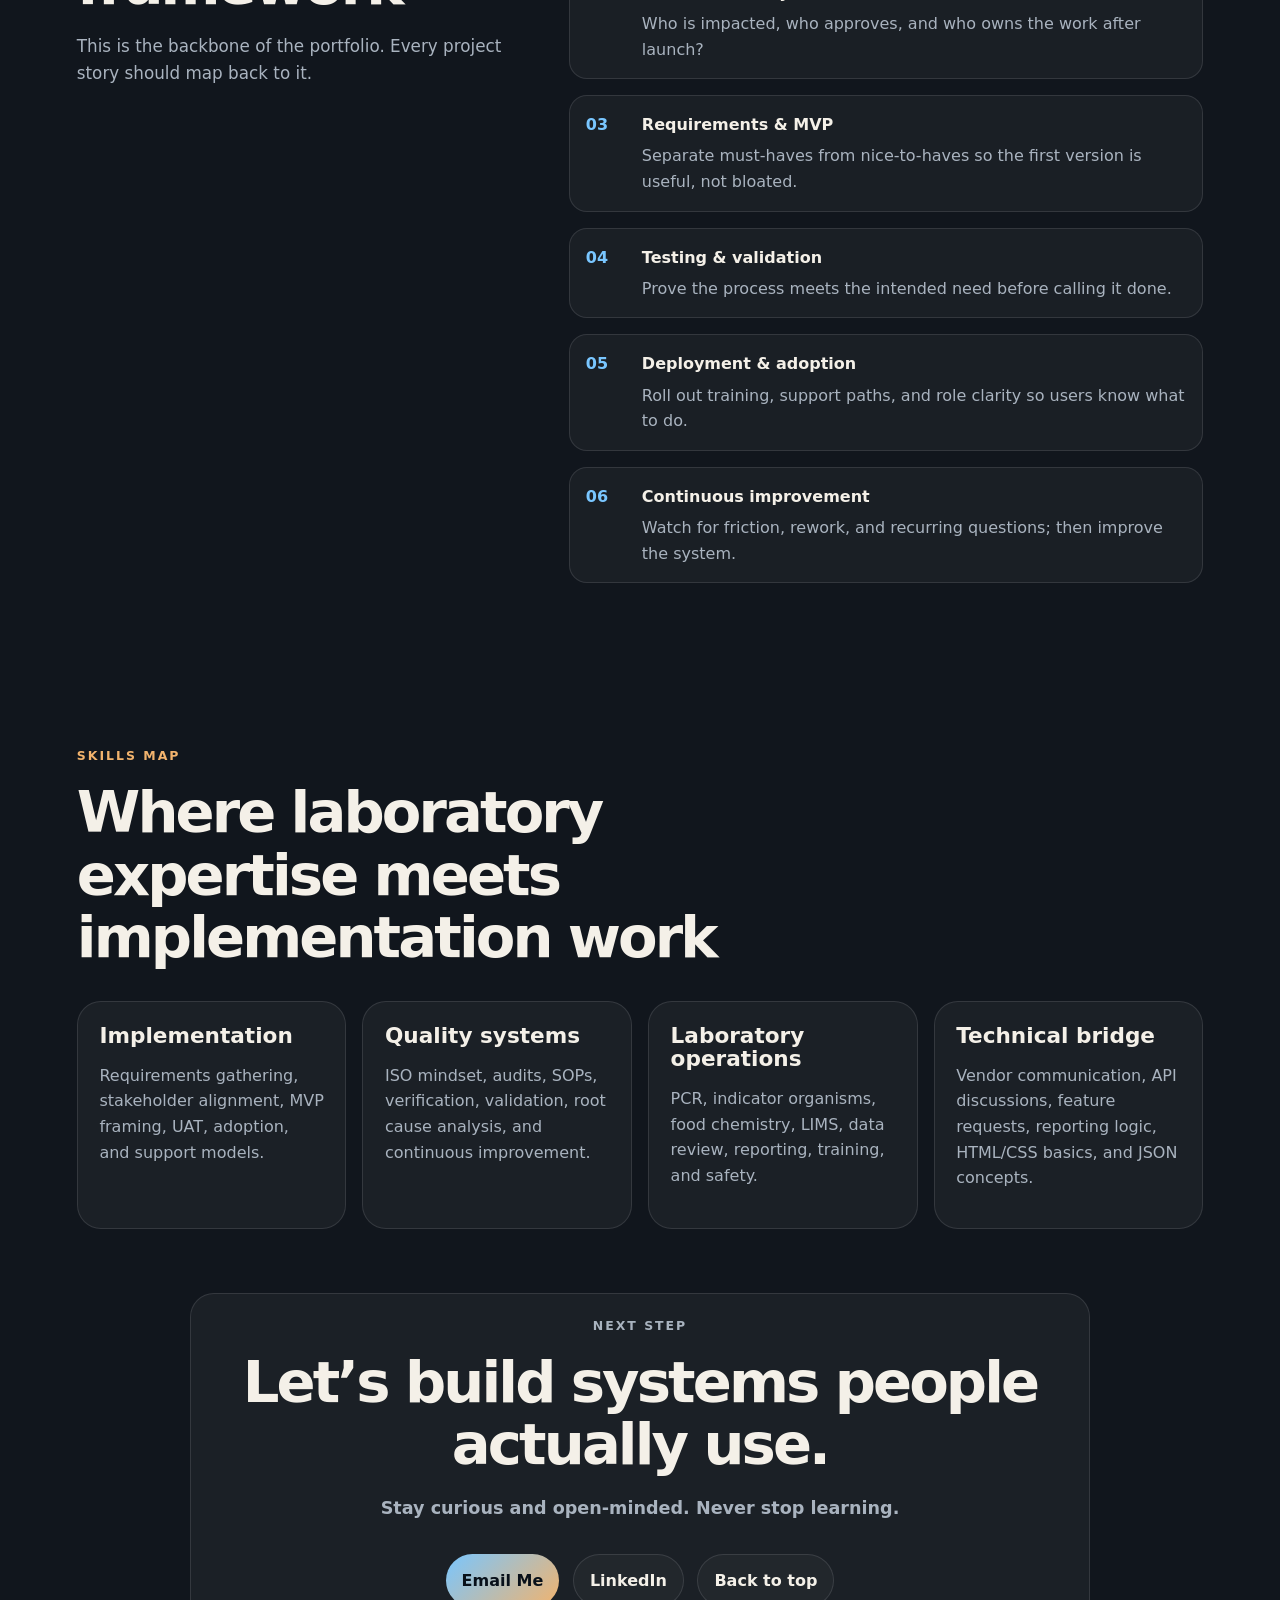
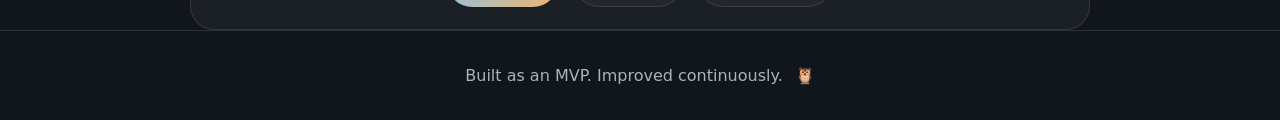
==== commit 0533f431: "Update index.html preventing overflow" ====
--- a/index.html
+++ b/index.html
@@ -99,13 +99,13 @@
   <div class="case-grid">
     <article class="case-card reveal">
       <div class="case-tag">LIMS / Adoption</div>
-      <h3>Improving post-go-live ownership for a laboratory-facing system</h3>
+      <h3>Improving post-go-live ownership for laboratory systems</h3>
       <p>
         Mapped support paths, identified adoption gaps, and clarified when users
         should contact local leadership, SMEs, project management, or the vendor.
       </p>
             <p class="case-skills">
-        Change Adoption · Support Model Design · Stakeholder Alignment · Continuous Improvement
+       Change Adoption · Support Design · Stakeholder Alignment · Improvement
       </p>
      <a href="case-studies-post-go-live-support-model.html">
         Read case study →
@@ -129,7 +129,7 @@
 
     <article class="case-card reveal">
       <div class="case-tag">Stakeholders / Training</div>
-      <h3>Building an implementation planning template for clearer projects</h3>
+      <h3>Implementation planning for clearer projects</h3>
       <p>
         Created a practical discovery-to-validation checklist to help leaders
         frame projects before work begins.
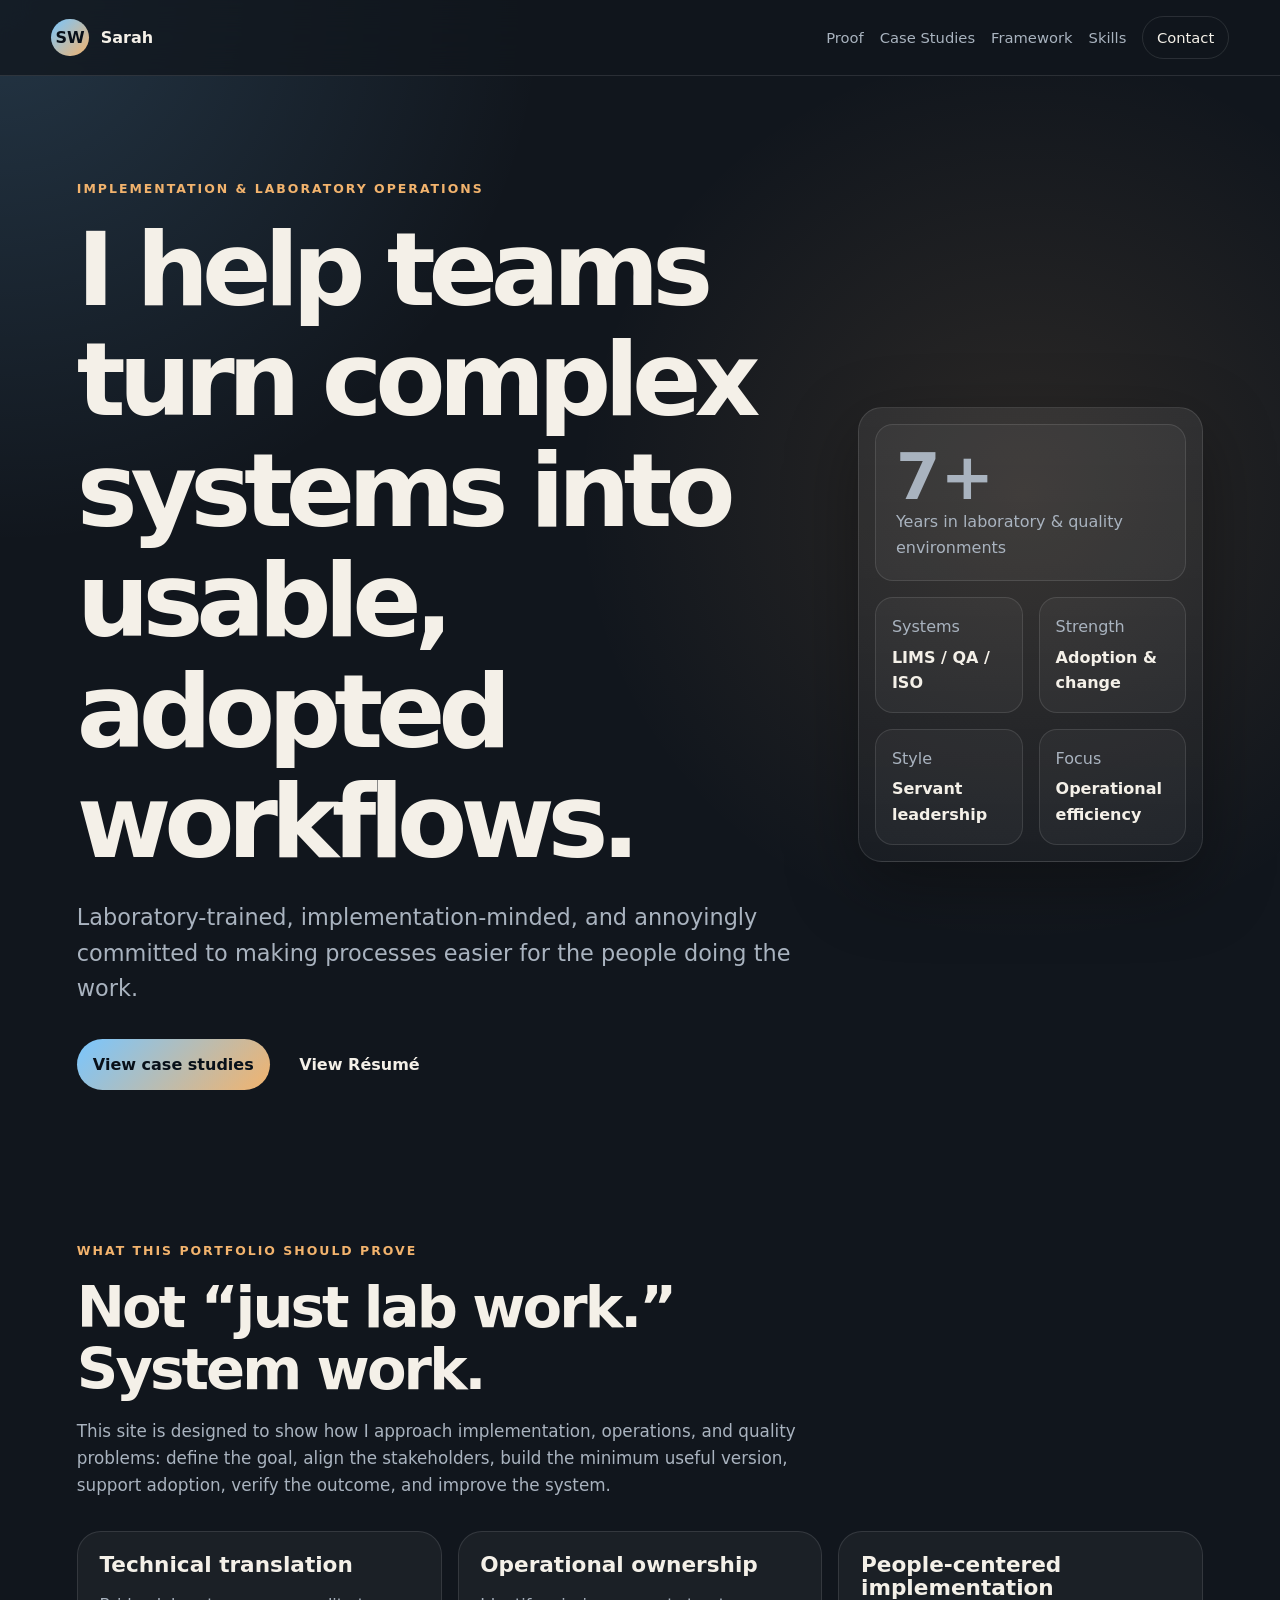
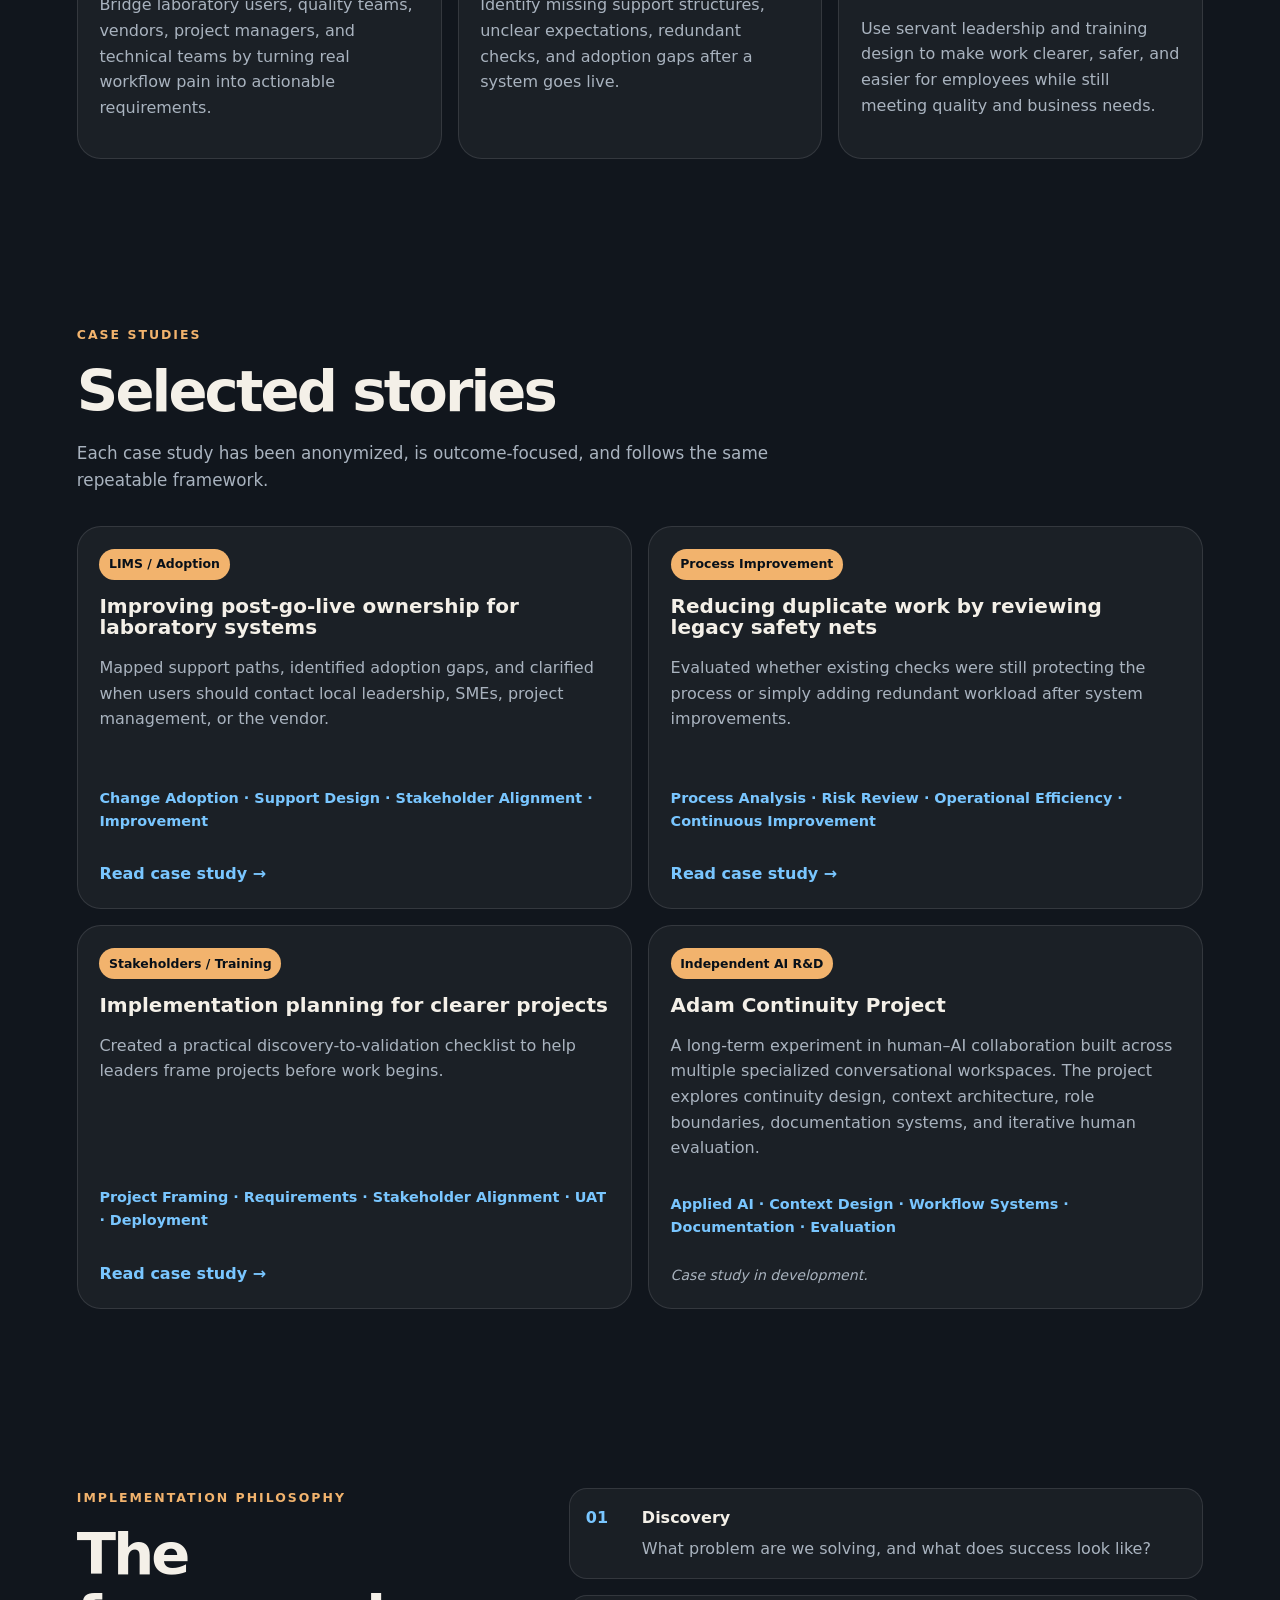
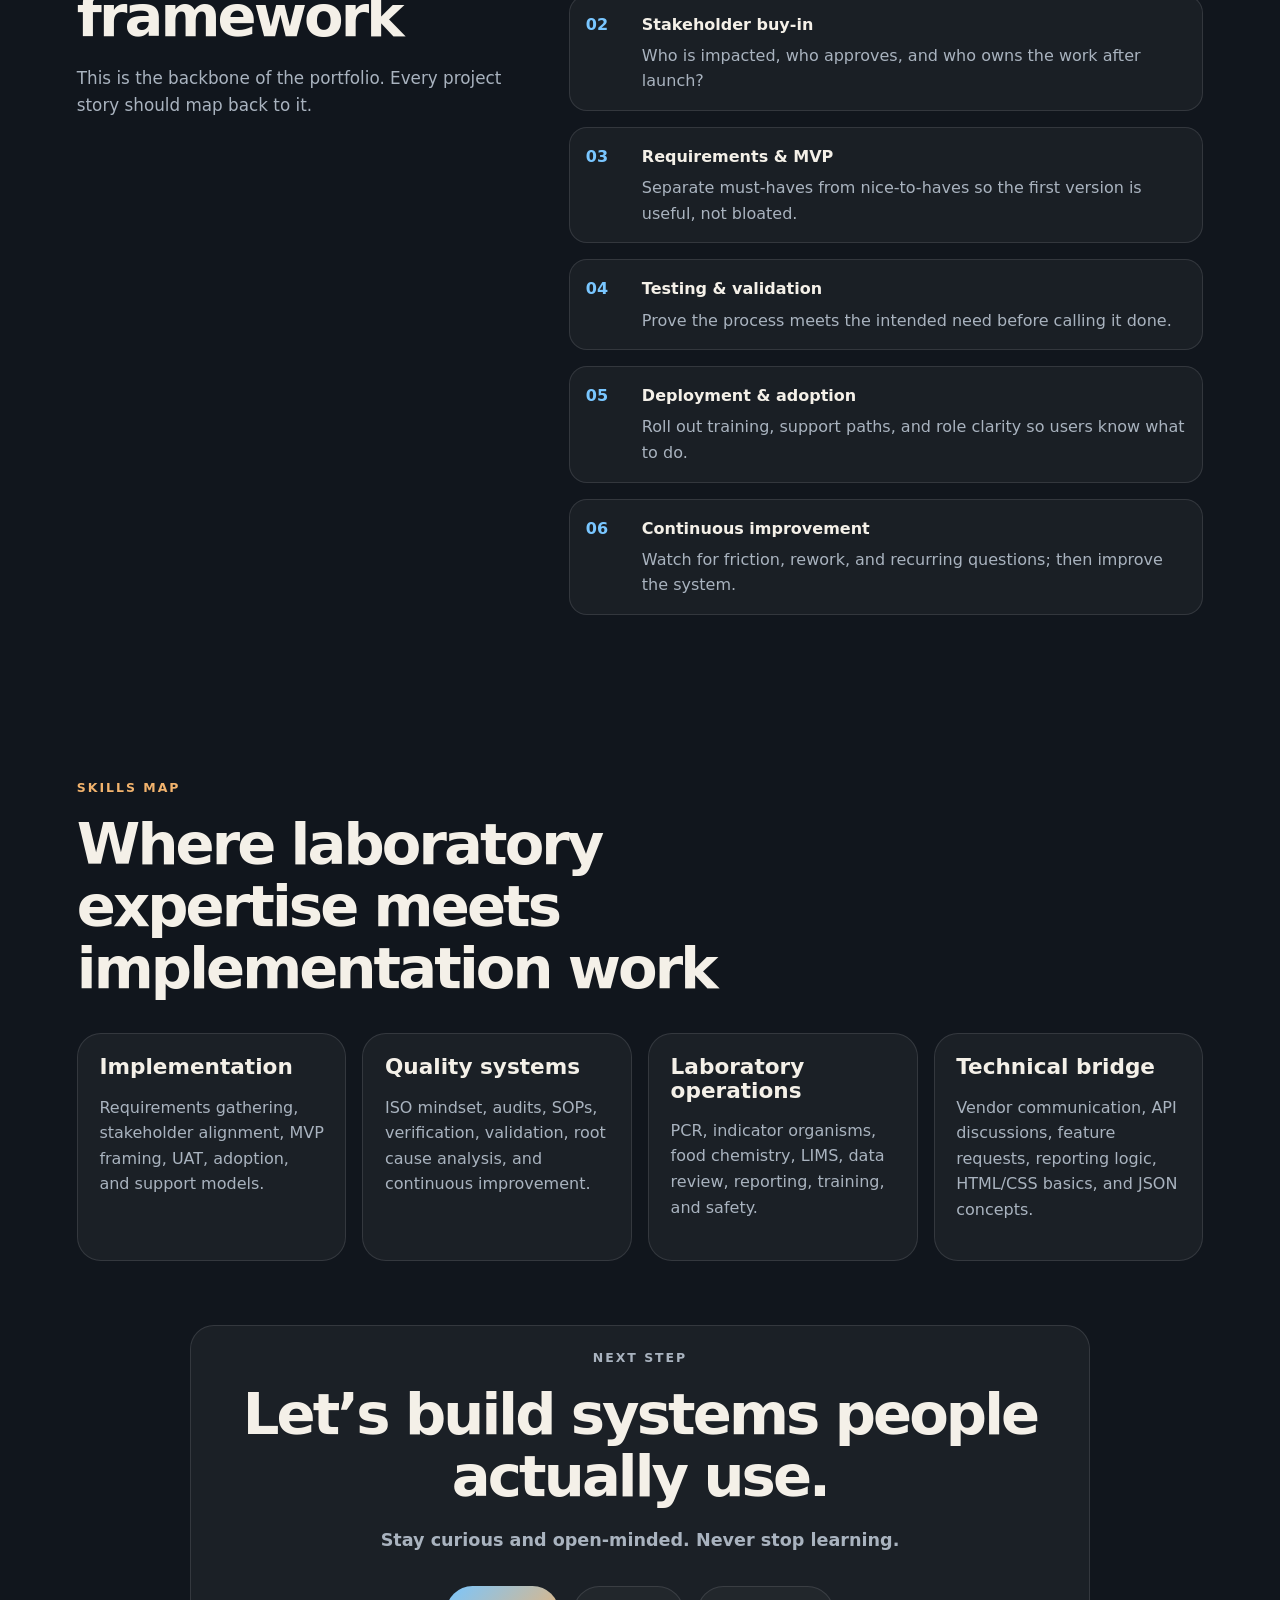
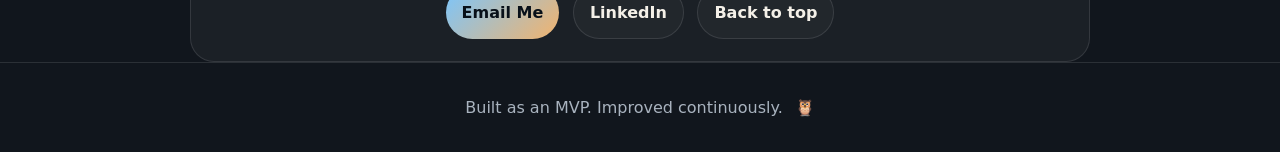
==== commit 89aafae6: "Update index.html" ====
--- a/index.html
+++ b/index.html
@@ -30,7 +30,7 @@
         <p class="lede">Laboratory-trained, implementation-minded, and annoyingly committed to making processes easier for the people doing the work.</p>
         <div class="hero-actions">
           <a class="button primary" href="#case-studies">View case studies</a>
-       <a class="button" href="Sarah_W_Resume.pdf.pdf "target="_blank" rel="noopener noreferrer">View Résumé</a>
+       <a class="button" href="Sarah_W_Resume.pdf "target="_blank" rel="noopener noreferrer">View Résumé</a>
         </div>
       </div>
       <aside class="hero-panel reveal" aria-label="Career snapshot">
--- a/style.css
+++ b/style.css
@@ -116,6 +116,41 @@
 /* Display four selected stories in a balanced two-by-two layout. */
 .case-grid {
   grid-template-columns: repeat(2, minmax(0, 1fr));
+  grid-auto-rows: 1fr;
+}
+
+.case-card {
+  min-height: 280px;
+  height: 100%;
+  display: flex;
+  flex-direction: column;
+}
+
+.case-card h3 {
+  font-size: 1.25rem;
+}
+
+.case-card a {
+  margin-top: 0.85rem;
+  color: var(--accent);
+  font-weight: 800;
+  text-decoration: none;
+}
+
+/* Skills / capabilities shown at the bottom of each case card. */
+.case-skills {
+  margin-top: auto;
+  padding-top: 1rem;
+  color: var(--accent) !important;
+  font-size: 0.9rem;
+  font-weight: 800;
+}
+
+.case-status {
+  margin: 0.85rem 0 0;
+  color: var(--muted);
+  font-size: 0.88rem;
+  font-style: italic;
 }
 
 /* Supporting details for project cards without a link yet. */
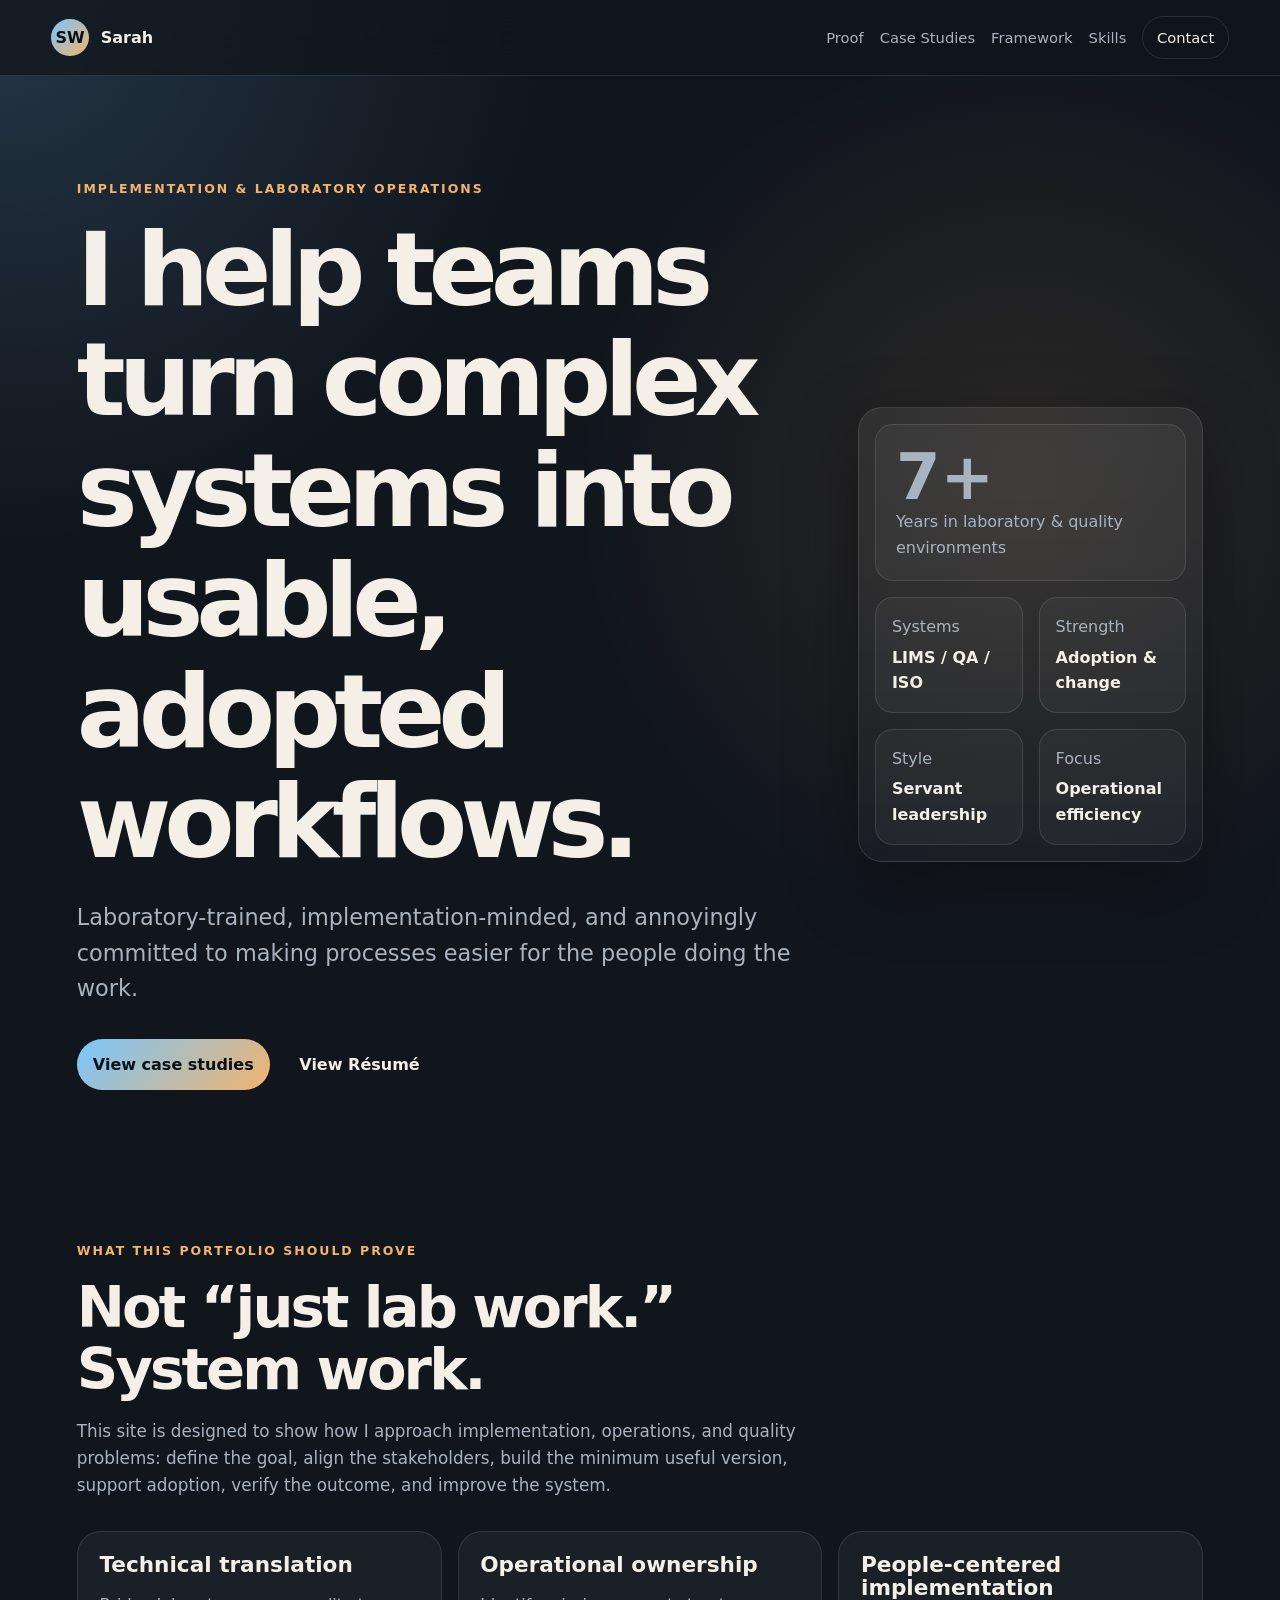
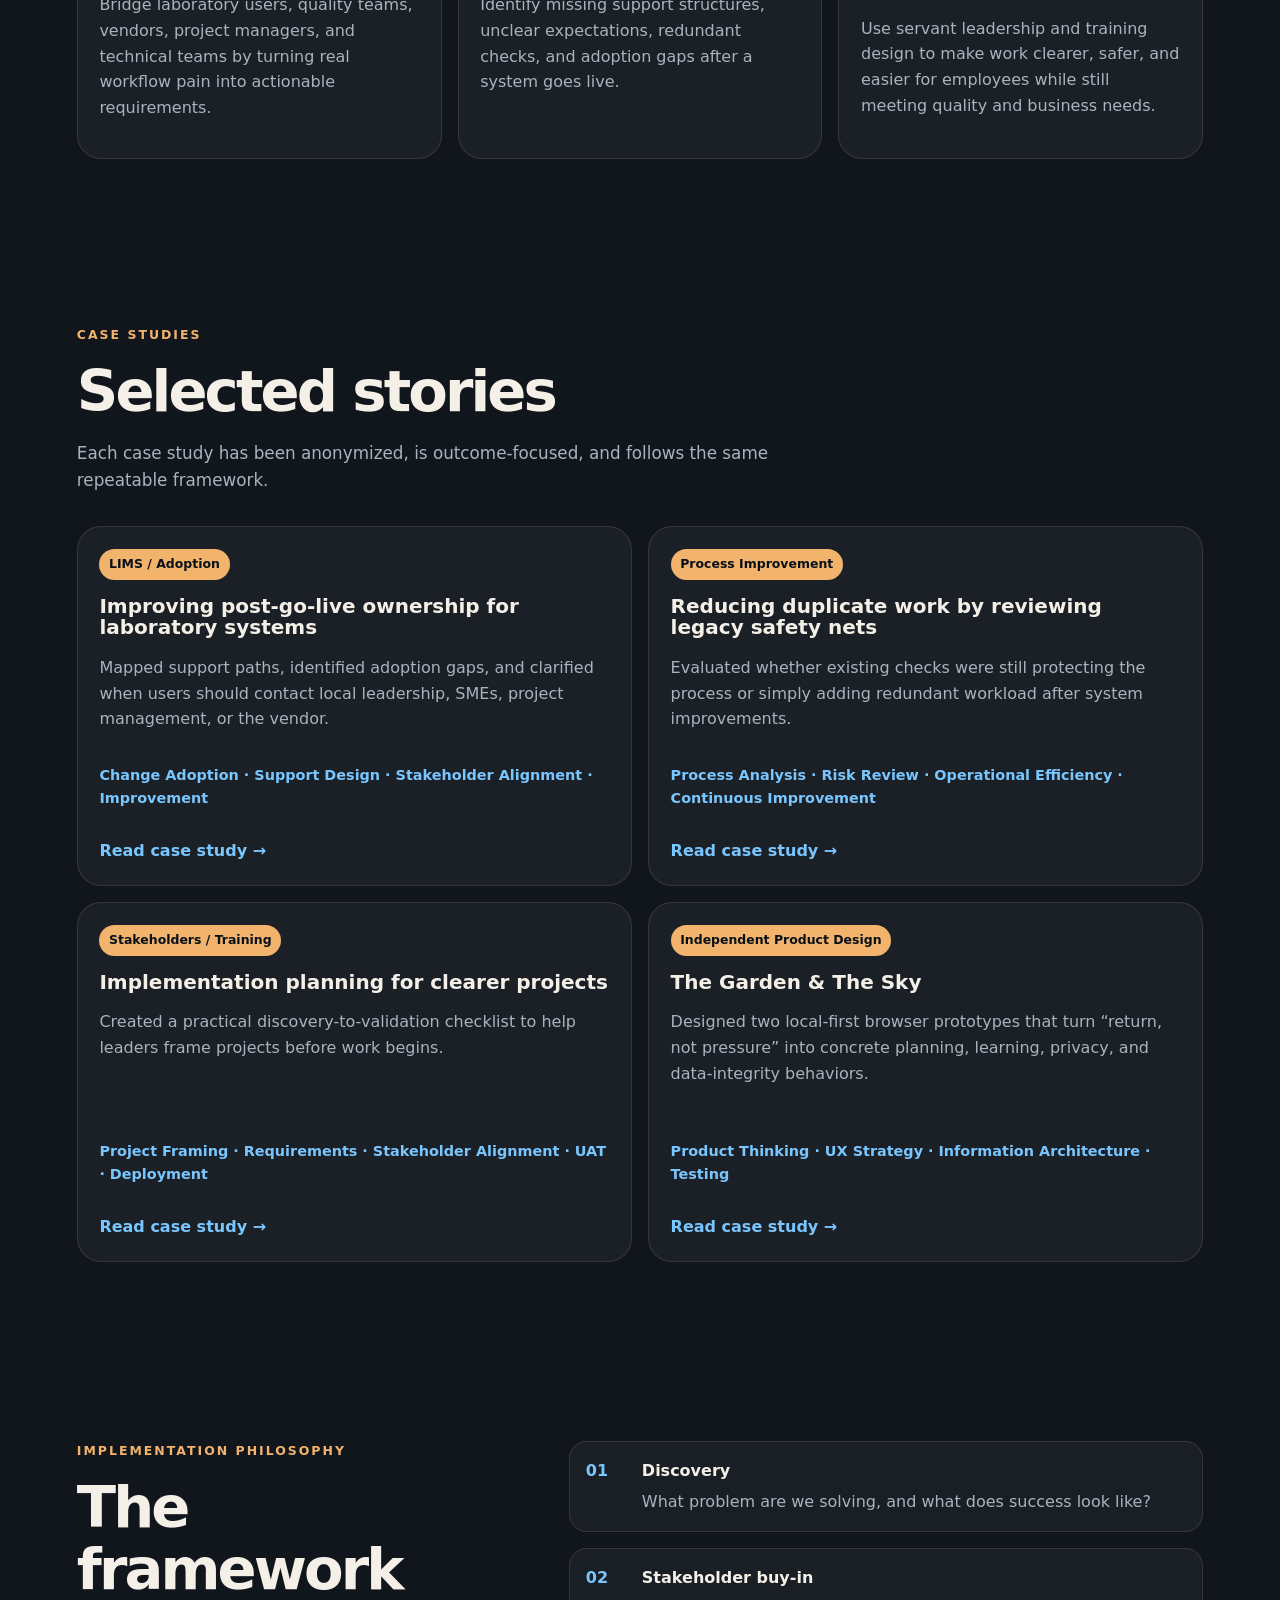
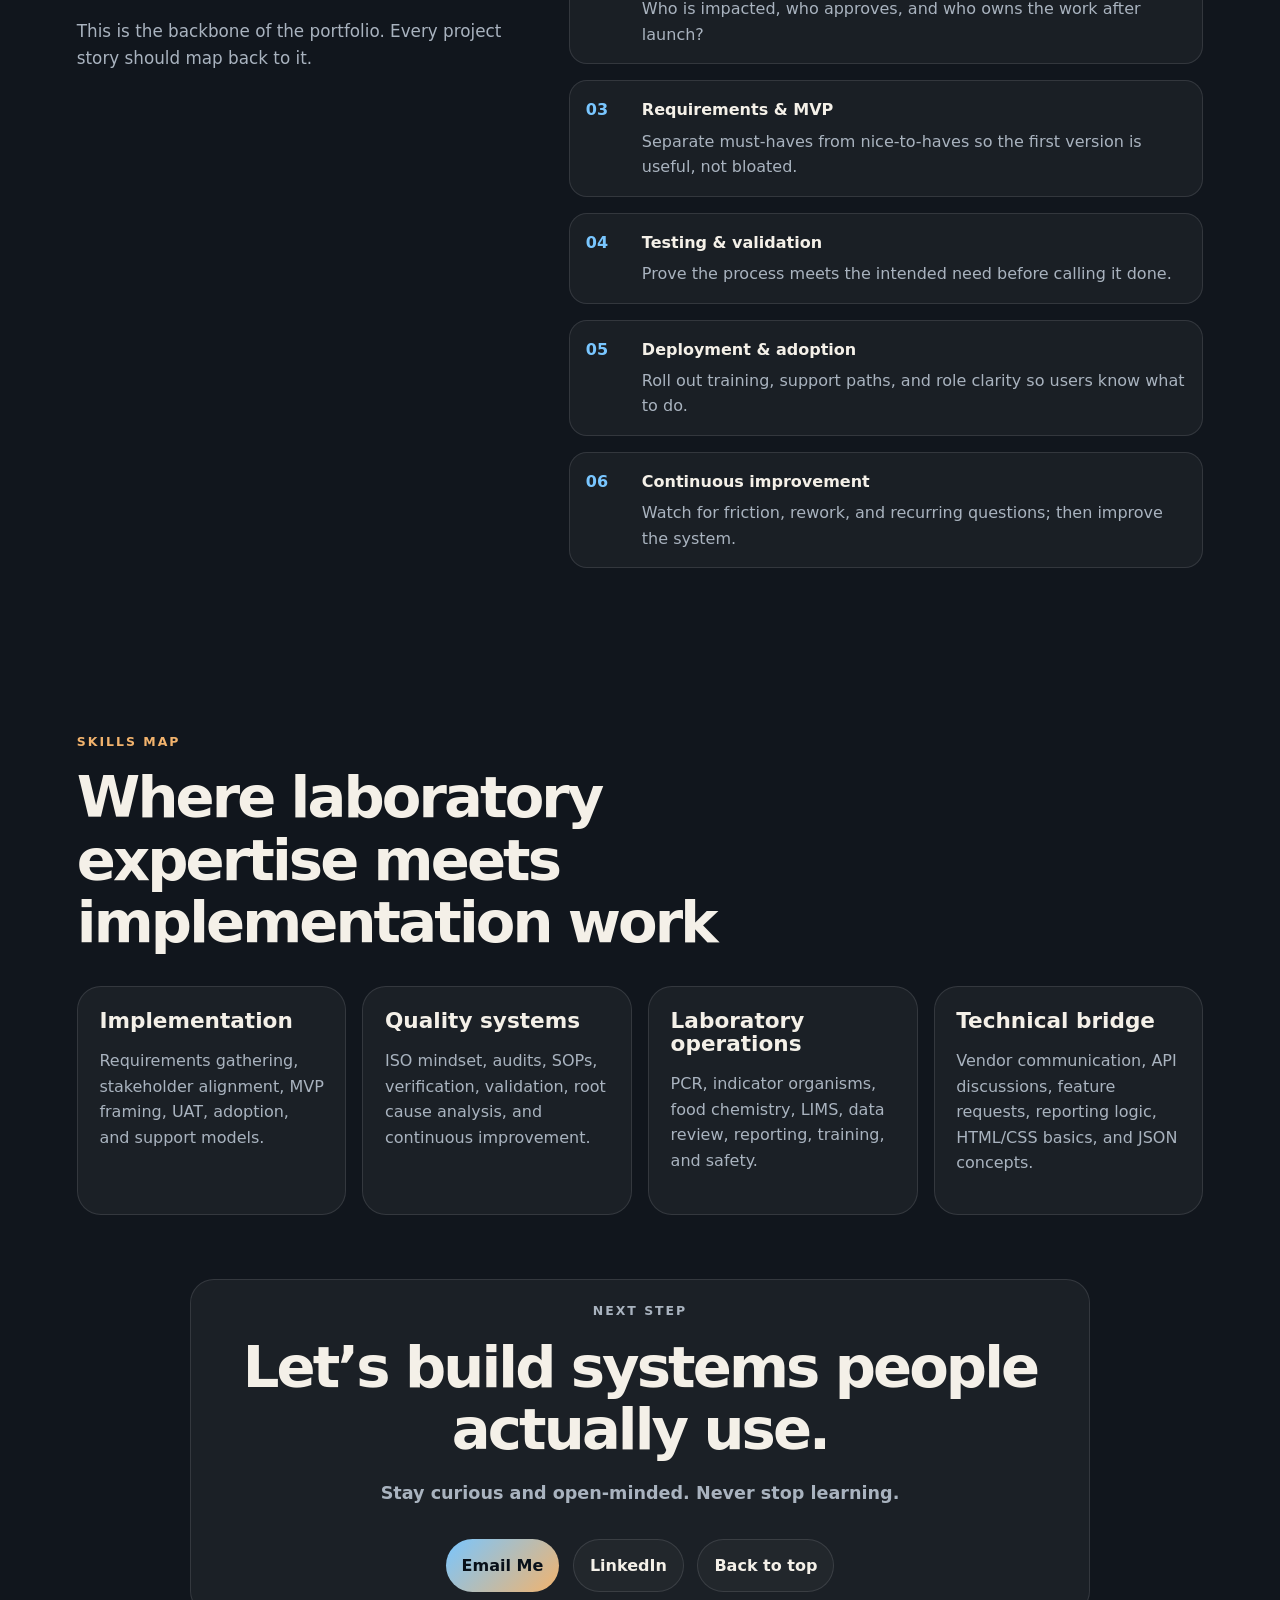
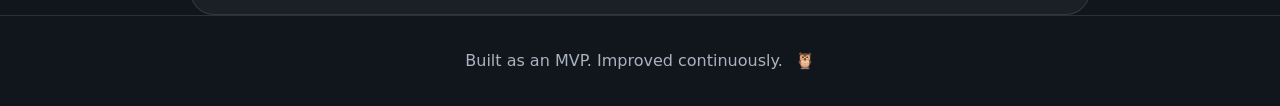
==== commit 544224ed: "Add public Garden and Sky case study" ====
--- a/index.html
+++ b/index.html
@@ -30,7 +30,7 @@
         <p class="lede">Laboratory-trained, implementation-minded, and annoyingly committed to making processes easier for the people doing the work.</p>
         <div class="hero-actions">
           <a class="button primary" href="#case-studies">View case studies</a>
-       <a class="button" href="Sarah_W_Resume.pdf "target="_blank" rel="noopener noreferrer">View Résumé</a>
+       <a class="button" href="Sarah_Wisner_Resume.pdf" target="_blank" rel="noopener noreferrer">View Résumé</a>
         </div>
       </div>
       <aside class="hero-panel reveal" aria-label="Career snapshot">
@@ -143,20 +143,20 @@
     </article>
 
     <article class="case-card reveal">
-      <div class="case-tag">Independent AI R&amp;D</div>
-      <h3>Adam Continuity Project</h3>
-      <p>
-        A long-term experiment in human–AI collaboration built across multiple
-        specialized conversational workspaces. The project explores continuity
-        design, context architecture, role boundaries, documentation systems,
-        and iterative human evaluation.
+      <div class="case-tag">Independent Product Design</div>
+      <h3>The Garden &amp; The Sky</h3>
+      <p>
+        Designed two local-first browser prototypes that turn “return, not pressure”
+        into concrete planning, learning, privacy, and data-integrity behaviors.
       </p>
 
       <p class="case-skills">
-        Applied AI · Context Design · Workflow Systems · Documentation · Evaluation
-      </p>
-
-      <p class="case-status">Case study in development.</p>
+        Product Thinking · UX Strategy · Information Architecture · Testing
+      </p>
+
+      <a href="garden-and-sky-case-study.html">
+        Read case study →
+      </a>
     </article>
   </div>
 </section>
--- a/style.css
+++ b/style.css
@@ -191,3 +191,174 @@
   nav { display: none; }
   h1 { max-width: 100%; }
 }
+
+
+/* Garden & Sky case study */
+.case-study-page {
+  max-width: 1240px;
+  margin: 0 auto;
+}
+
+.case-lede {
+  max-width: 65ch;
+  color: var(--muted);
+  font-size: clamp(1.1rem, 2vw, 1.35rem);
+}
+
+.case-meta {
+  display: grid;
+  grid-template-columns: repeat(2, minmax(0, 1fr));
+  gap: 1px;
+  margin: 2.5rem 0 5rem;
+  overflow: hidden;
+  border: 1px solid var(--line);
+  border-radius: var(--radius);
+  background: var(--line);
+}
+
+.case-meta > div {
+  padding: 1.2rem;
+  background: var(--panel);
+}
+
+.case-meta span {
+  display: block;
+  margin-bottom: .45rem;
+  color: var(--accent-2);
+  font-size: .74rem;
+  font-weight: 800;
+  letter-spacing: .12em;
+  text-transform: uppercase;
+}
+
+.case-meta strong {
+  display: block;
+  line-height: 1.4;
+}
+
+.case-detail {
+  max-width: 760px;
+  margin: 0 0 4.5rem;
+}
+
+.case-detail > p:not(.eyebrow) {
+  color: var(--muted);
+  font-size: 1.06rem;
+}
+
+.decision-grid {
+  display: grid;
+  grid-template-columns: repeat(2, minmax(0, 1fr));
+  gap: 1rem;
+  margin-top: 2rem;
+}
+
+.decision-card {
+  padding: 1.25rem;
+  border: 1px solid var(--line);
+  border-radius: 18px;
+  background: rgba(255,255,255,.04);
+}
+
+.decision-card p {
+  margin-bottom: 0;
+  color: var(--muted);
+}
+
+.case-callout {
+  max-width: 900px;
+  margin: 1rem 0 2rem;
+  padding: 1.5rem;
+  border: 1px solid rgba(121,198,255,.3);
+  border-radius: var(--radius);
+  background: linear-gradient(135deg, rgba(121,198,255,.13), rgba(242,179,109,.08));
+}
+
+.case-callout p:last-child {
+  margin-bottom: 0;
+  font-size: 1.08rem;
+}
+
+.case-note {
+  max-width: 760px;
+  color: var(--muted);
+  font-size: .92rem;
+  font-style: italic;
+}
+
+@media (max-width: 900px) {
+  .case-meta,
+  .decision-grid {
+    grid-template-columns: 1fr;
+  }
+
+  .case-meta {
+    margin-bottom: 3.5rem;
+  }
+}
+
+
+/* Evidence figures for The Garden & The Sky case study */
+.case-visual-section {
+  margin: 0 0 4.5rem;
+}
+
+.case-visual-section > h2 {
+  max-width: 760px;
+  margin-bottom: 2rem;
+}
+
+.case-figure {
+  margin: 0 0 1.25rem;
+  overflow: hidden;
+  border: 1px solid var(--line);
+  border-radius: 18px;
+  background: var(--panel);
+}
+
+.case-figure img {
+  display: block;
+  width: 100%;
+  height: auto;
+  background: #0b1015;
+}
+
+.case-figure figcaption {
+  padding: 1rem 1.15rem 1.15rem;
+  color: var(--muted);
+  font-size: .96rem;
+}
+
+.case-figure figcaption span {
+  display: block;
+  margin-bottom: .35rem;
+  color: var(--accent-2);
+  font-size: .74rem;
+  font-weight: 800;
+  letter-spacing: .12em;
+  text-transform: uppercase;
+}
+
+.case-figure-grid {
+  display: grid;
+  grid-template-columns: repeat(2, minmax(0, 1fr));
+  gap: 1rem;
+  margin-bottom: 1rem;
+}
+
+.case-figure-grid .case-figure {
+  height: 100%;
+  margin-bottom: 0;
+}
+
+.sky-figure-grid .case-figure img {
+  aspect-ratio: 16 / 10;
+  object-fit: cover;
+  object-position: top;
+}
+
+@media (max-width: 900px) {
+  .case-figure-grid {
+    grid-template-columns: 1fr;
+  }
+}
